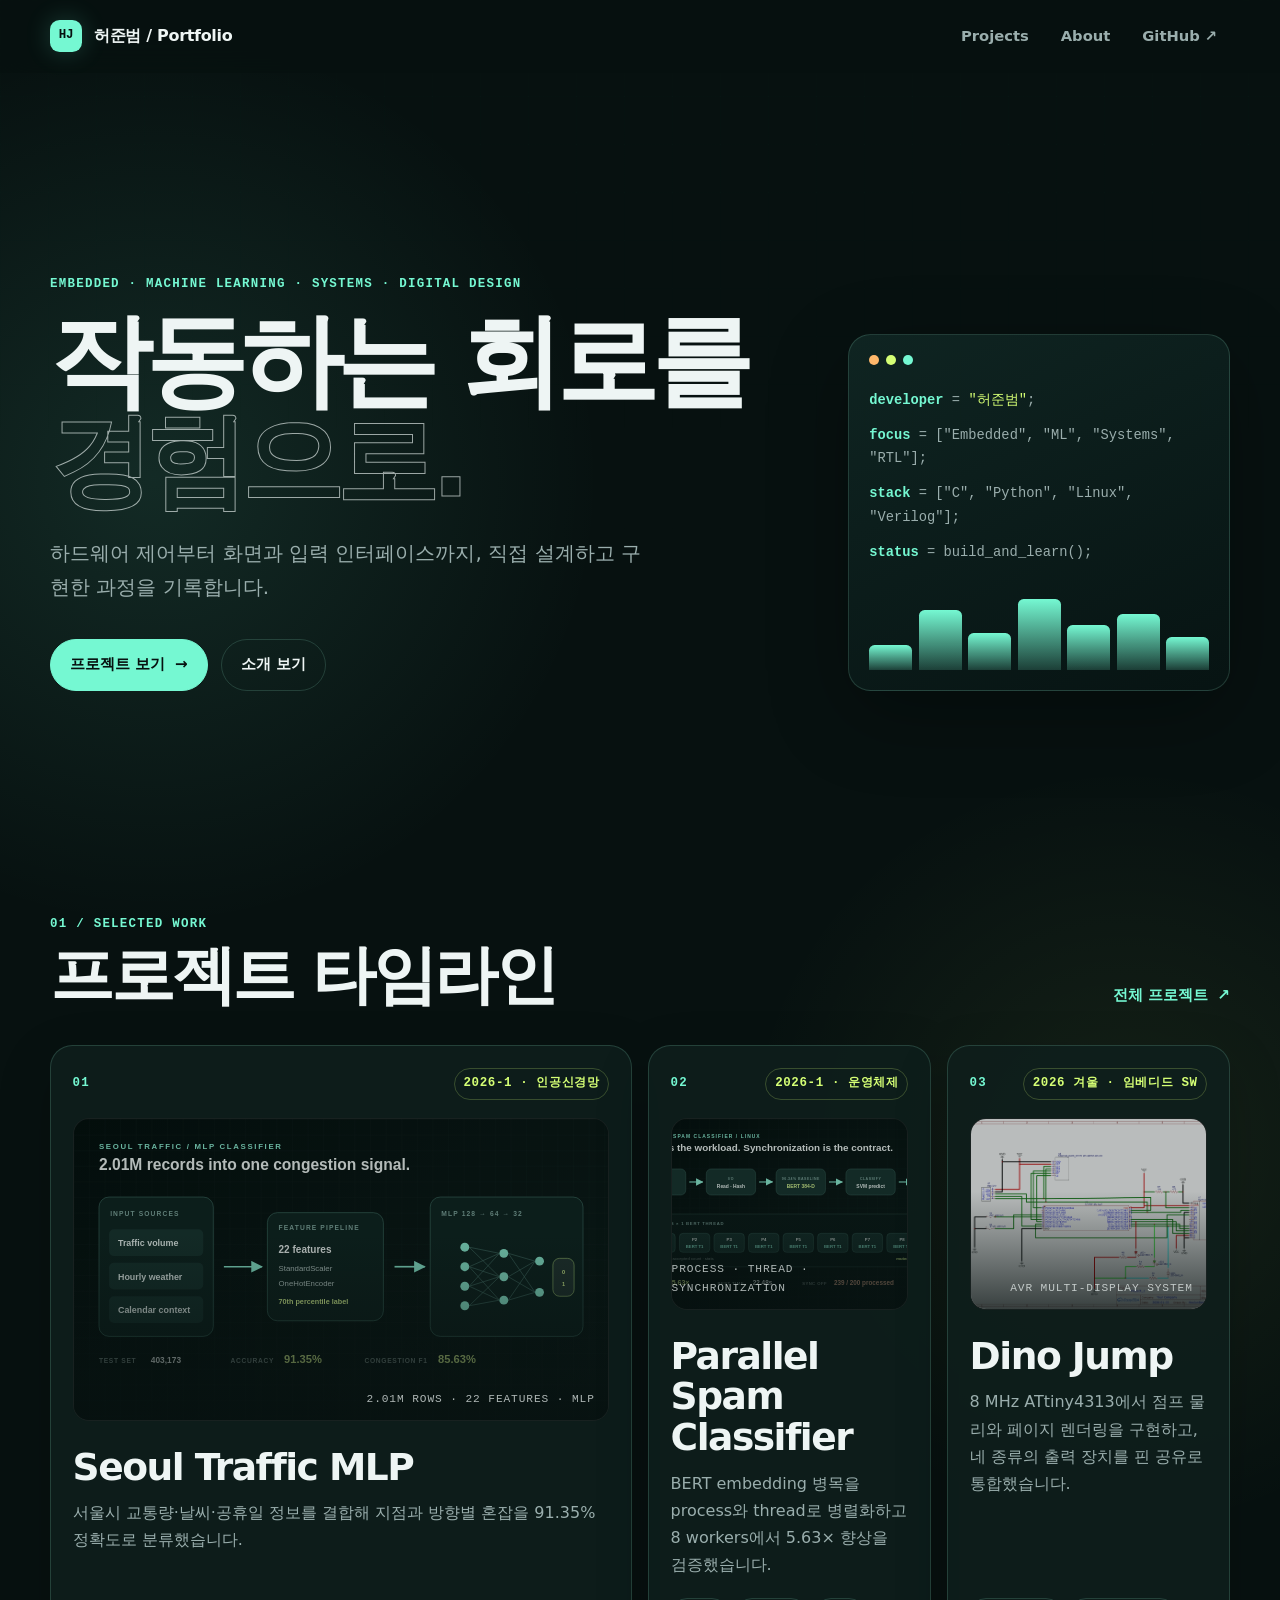
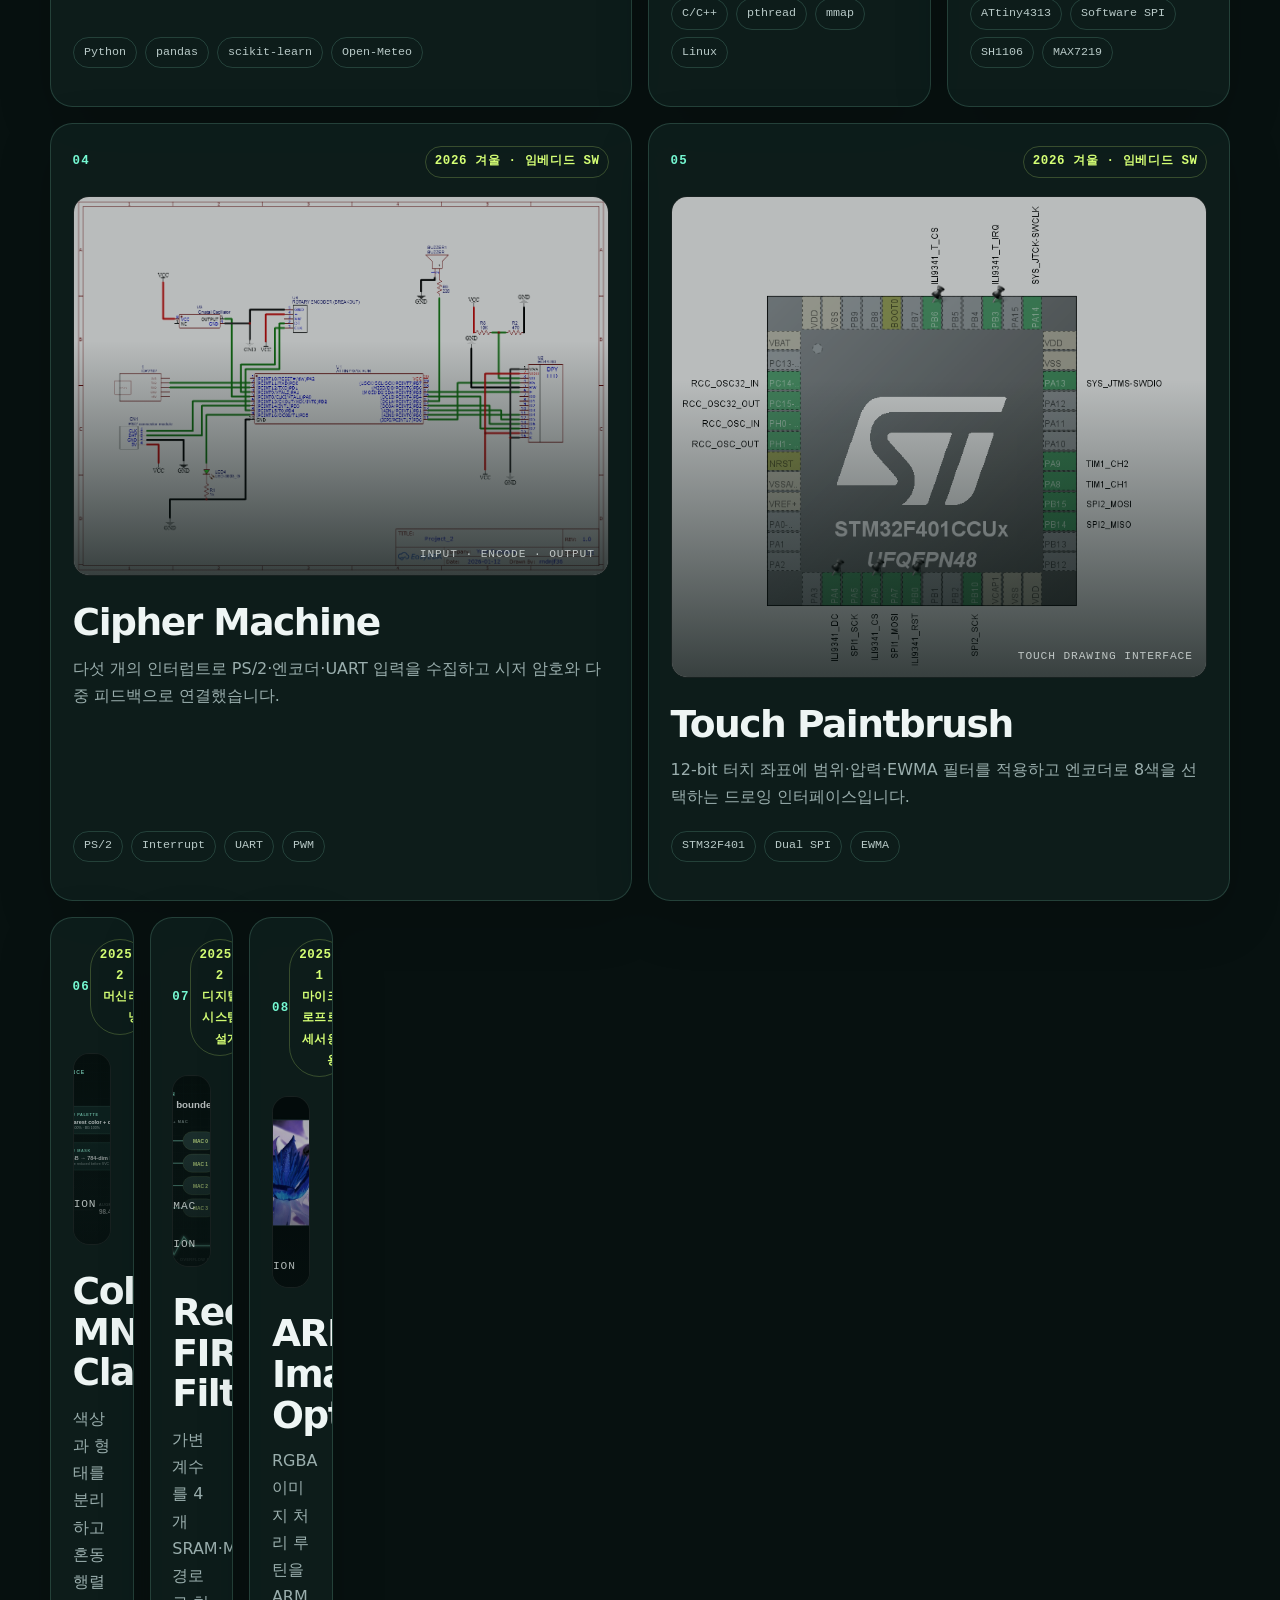
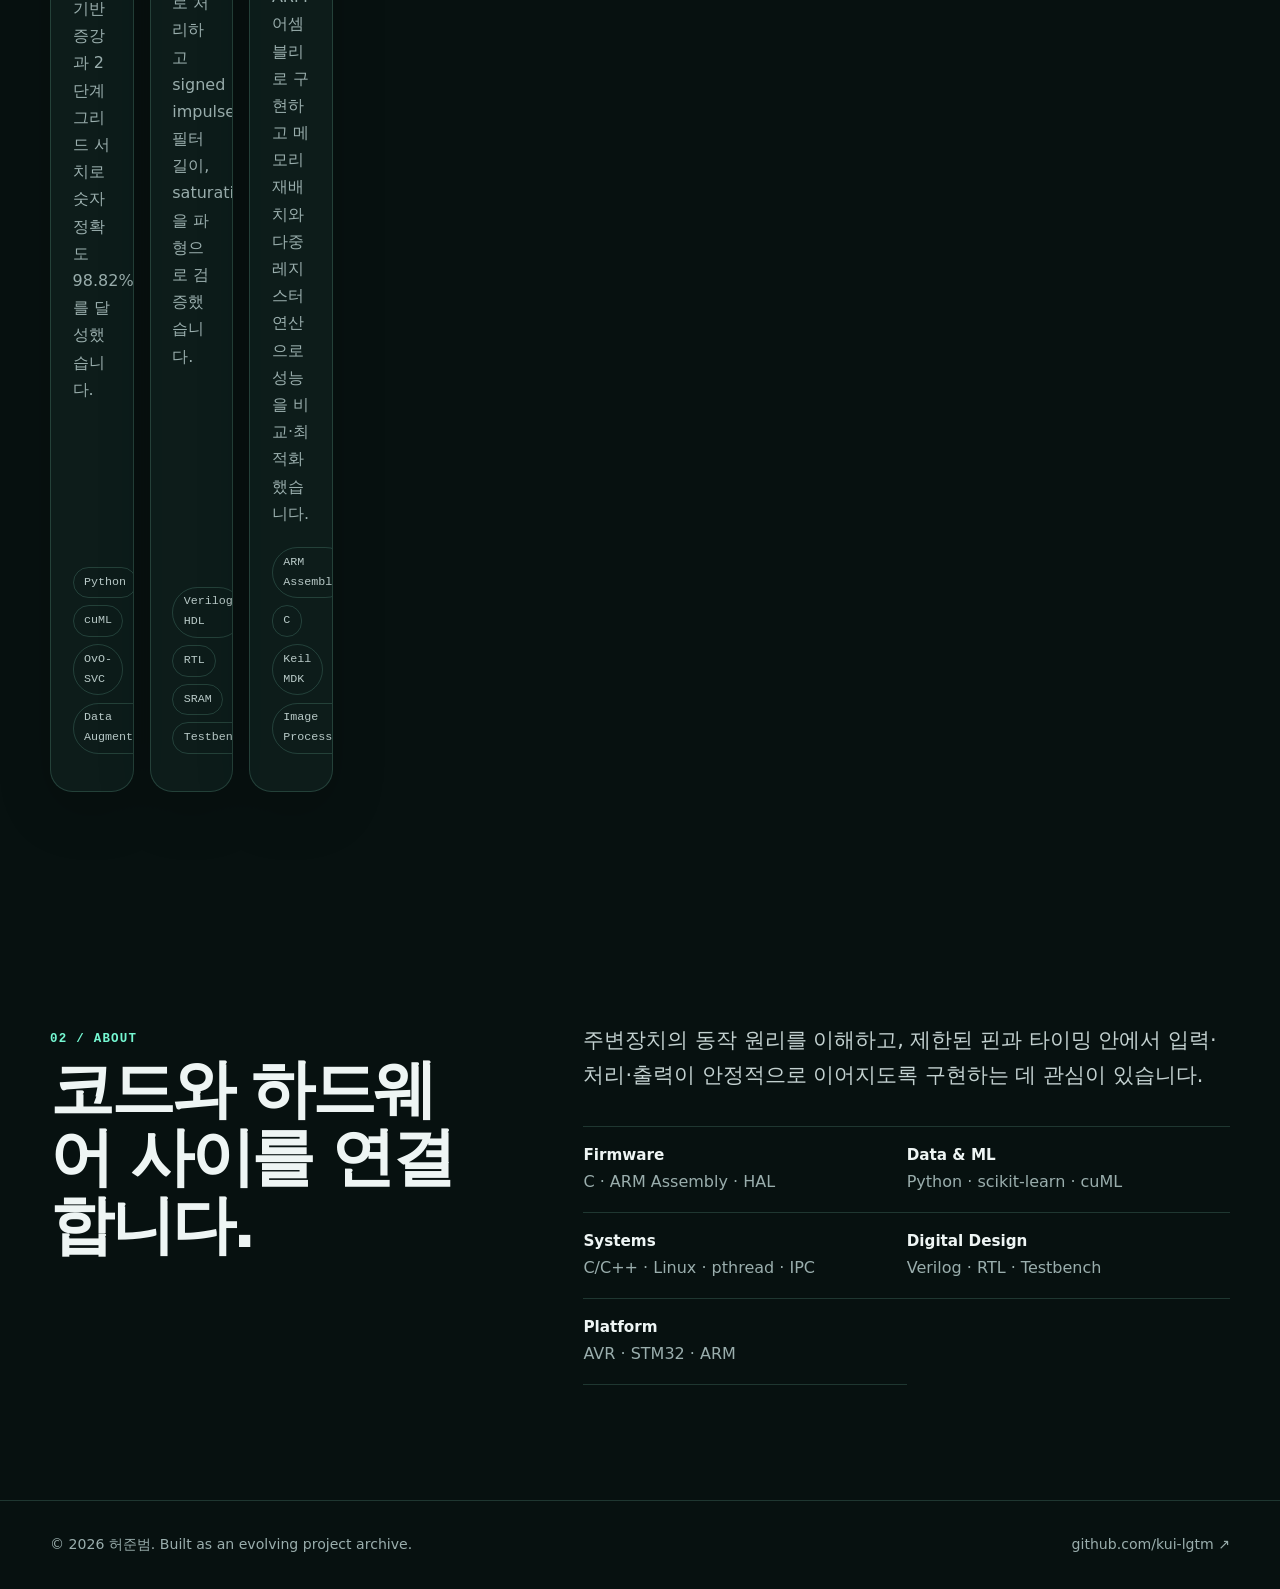
==== index.html @ 8f307d23 "Publish portfolio website" ====
<!doctype html>
<html lang="ko">
  <head>
    <meta charset="utf-8" />
    <meta name="viewport" content="width=device-width, initial-scale=1" />
    <meta name="description" content="허준범의 임베디드 시스템·머신러닝·운영체제·디지털 설계 프로젝트 포트폴리오" />
    <meta name="theme-color" content="#071110" />
    <title>허준범 — Embedded & Software Portfolio</title>
    <link rel="icon" type="image/svg+xml" href="data:image/svg+xml,%3Csvg xmlns='http://www.w3.org/2000/svg' viewBox='0 0 64 64'%3E%3Crect width='64' height='64' rx='16' fill='%23071110'/%3E%3Cpath d='M17 32h10m10 0h10M32 17v10m0 10v10' stroke='%2375f8d2' stroke-width='6' stroke-linecap='round'/%3E%3Ccircle cx='32' cy='32' r='8' fill='%23d5ff75'/%3E%3C/svg%3E" />
    <link rel="stylesheet" href="/assets/style.css" />
    <script src="/assets/main.js" defer></script>
  </head>
  <body>
    <a class="skip-link" href="#main">본문으로 건너뛰기</a>
    <header class="site-header">
      <nav class="nav shell" aria-label="주요 메뉴">
        <a class="brand" href="/" aria-current="page">
          <span class="brand-mark">HJ</span>
          <span>허준범 / Portfolio</span>
        </a>
        <ul class="nav-links">
          <li><a href="/projects/">Projects</a></li>
          <li><a href="#about">About</a></li>
          <li><a href="https://github.com/kui-lgtm" target="_blank" rel="noreferrer">GitHub ↗</a></li>
        </ul>
      </nav>
    </header>

    <main id="main">
      <section class="hero shell">
        <div class="hero-copy" data-reveal>
          <p class="eyebrow">Embedded · Machine learning · Systems · Digital design</p>
          <h1>작동하는 회로를 <span>경험으로.</span></h1>
          <p>하드웨어 제어부터 화면과 입력 인터페이스까지, 직접 설계하고 구현한 과정을 기록합니다.</p>
          <div class="hero-actions">
            <a class="button" href="/projects/">프로젝트 보기 <span aria-hidden="true">→</span></a>
            <a class="button secondary" href="#about">소개 보기</a>
          </div>
        </div>

        <aside class="hero-console" aria-label="기술 스택 요약" data-reveal>
          <div class="console-bar" aria-hidden="true"><i></i><i></i><i></i></div>
          <div class="console-code">
            <span><strong>developer</strong> = <em>"허준범"</em>;</span>
            <span><strong>focus</strong> = ["Embedded", "ML", "Systems", "RTL"];</span>
            <span><strong>stack</strong> = ["C", "Python", "Linux", "Verilog"];</span>
            <span><strong>status</strong> = build_and_learn();</span>
          </div>
          <div class="signal" aria-hidden="true">
            <span style="--h: 32%"></span><span style="--h: 78%"></span><span style="--h: 48%"></span>
            <span style="--h: 92%"></span><span style="--h: 58%"></span><span style="--h: 72%"></span><span style="--h: 42%"></span>
          </div>
        </aside>
      </section>

      <section class="section shell" aria-labelledby="featured-title">
        <div class="section-heading" data-reveal>
          <div>
            <span class="section-index">01 / Selected work</span>
            <h2 id="featured-title">프로젝트 타임라인</h2>
          </div>
          <a class="text-link" href="/projects/">전체 프로젝트</a>
        </div>

        <div class="project-grid">
          <a class="project-card" href="/projects/seoul-traffic-mlp/" data-reveal>
            <div class="card-top"><span class="project-no">01</span><span class="status">2026-1 · 인공신경망</span></div>
            <div class="project-visual">
              <img src="/assets/images/seoul-traffic-mlp.svg" alt="교통량과 날씨를 결합한 MLP 혼잡 예측 파이프라인" />
              <span class="visual-label">2.01M rows · 22 features · MLP</span>
            </div>
            <h3>Seoul Traffic MLP</h3>
            <p>서울시 교통량·날씨·공휴일 정보를 결합해 지점과 방향별 혼잡을 91.35% 정확도로 분류했습니다.</p>
            <ul class="tags" aria-label="사용 기술"><li>Python</li><li>pandas</li><li>scikit-learn</li><li>Open-Meteo</li></ul>
          </a>

          <a class="project-card" href="/projects/parallel-spam-classifier/" data-reveal>
            <div class="card-top"><span class="project-no">02</span><span class="status">2026-1 · 운영체제</span></div>
            <div class="project-visual">
              <img src="/assets/images/parallel-spam-classifier.svg" alt="BERT와 SVM 스팸 분류기의 process 및 thread 병렬 구조" />
              <span class="visual-label">Process · Thread · Synchronization</span>
            </div>
            <h3>Parallel Spam Classifier</h3>
            <p>BERT embedding 병목을 process와 thread로 병렬화하고 8 workers에서 5.63× 향상을 검증했습니다.</p>
            <ul class="tags" aria-label="사용 기술"><li>C/C++</li><li>pthread</li><li>mmap</li><li>Linux</li></ul>
          </a>

          <a class="project-card" href="/projects/dino-jump/" data-reveal>
            <div class="card-top"><span class="project-no">03</span><span class="status">2026 겨울 · 임베디드 SW</span></div>
            <div class="project-visual">
              <img src="/assets/images/dino-circuit.png" alt="Dino Jump 프로젝트 회로 구성도" />
              <span class="visual-label">AVR multi-display system</span>
            </div>
            <h3>Dino Jump</h3>
            <p>8 MHz ATtiny4313에서 점프 물리와 페이지 렌더링을 구현하고, 네 종류의 출력 장치를 핀 공유로 통합했습니다.</p>
            <ul class="tags" aria-label="사용 기술"><li>ATtiny4313</li><li>Software SPI</li><li>SH1106</li><li>MAX7219</li></ul>
          </a>

          <a class="project-card" href="/projects/cipher-machine/" data-reveal>
            <div class="card-top"><span class="project-no">04</span><span class="status">2026 겨울 · 임베디드 SW</span></div>
            <div class="project-visual">
              <img src="/assets/images/cipher-circuit.png" alt="Cipher Machine 프로젝트 회로 구성도" />
              <span class="visual-label">Input · Encode · Output</span>
            </div>
            <h3>Cipher Machine</h3>
            <p>다섯 개의 인터럽트로 PS/2·엔코더·UART 입력을 수집하고 시저 암호와 다중 피드백으로 연결했습니다.</p>
            <ul class="tags" aria-label="사용 기술"><li>PS/2</li><li>Interrupt</li><li>UART</li><li>PWM</li></ul>
          </a>

          <a class="project-card" href="/projects/touch-paintbrush/" data-reveal>
            <div class="card-top"><span class="project-no">05</span><span class="status">2026 겨울 · 임베디드 SW</span></div>
            <div class="project-visual">
              <img src="/assets/images/touch-paintbrush.png" alt="Touch Paintbrush 프로젝트 화면과 회로 구성" />
              <span class="visual-label">Touch drawing interface</span>
            </div>
            <h3>Touch Paintbrush</h3>
            <p>12-bit 터치 좌표에 범위·압력·EWMA 필터를 적용하고 엔코더로 8색을 선택하는 드로잉 인터페이스입니다.</p>
            <ul class="tags" aria-label="사용 기술"><li>STM32F401</li><li>Dual SPI</li><li>EWMA</li></ul>
          </a>

          <a class="project-card" href="/projects/colored-mnist-classifier/" data-reveal>
            <div class="card-top"><span class="project-no">06</span><span class="status">2025-2 · 머신러닝</span></div>
            <div class="project-visual">
              <img src="/assets/images/colored-mnist-classifier.svg" alt="Colored MNIST의 색상 분리와 숫자 분류 파이프라인" />
              <span class="visual-label">Palette · Augmentation · OvO-SVC</span>
            </div>
            <h3>Colored MNIST Classifier</h3>
            <p>색상과 형태를 분리하고 혼동 행렬 기반 증강과 2단계 그리드 서치로 숫자 정확도 98.82%를 달성했습니다.</p>
            <ul class="tags" aria-label="사용 기술"><li>Python</li><li>cuML</li><li>OvO-SVC</li><li>Data Augmentation</li></ul>
          </a>

          <a class="project-card" href="/projects/reconfigurable-fir-filter/" data-reveal>
            <div class="card-top"><span class="project-no">07</span><span class="status">2025-2 · 디지털시스템설계</span></div>
            <div class="project-visual">
              <img src="/assets/images/reconfigurable-fir-filter.svg" alt="4-Parallel SRAM과 MAC 기반 재구성 가능 FIR 필터 구조" />
              <span class="visual-label">4-bank SRAM · MAC · Saturation</span>
            </div>
            <h3>Reconfigurable FIR Filter</h3>
            <p>가변 계수를 4개 SRAM·MAC 경로로 처리하고 signed impulse, 필터 길이, saturation을 파형으로 검증했습니다.</p>
            <ul class="tags" aria-label="사용 기술"><li>Verilog HDL</li><li>RTL</li><li>SRAM</li><li>Testbench</li></ul>
          </a>

          <a class="project-card" href="/projects/arm-image-optimization/" data-reveal>
            <div class="card-top"><span class="project-no">08</span><span class="status">2025-1 · 마이크로프로세서응용</span></div>
            <div class="project-visual">
              <img src="/assets/images/arm-image-optimization.jpg" alt="RGBA 원본을 반전 이미지와 그레이스케일로 변환한 결과" />
              <span class="visual-label">C · ARM · Memory optimization</span>
            </div>
            <h3>ARM Image Optimization</h3>
            <p>RGBA 이미지 처리 루틴을 ARM 어셈블리로 구현하고 메모리 재배치와 다중 레지스터 연산으로 성능을 비교·최적화했습니다.</p>
            <ul class="tags" aria-label="사용 기술"><li>ARM Assembly</li><li>C</li><li>Keil MDK</li><li>Image Processing</li></ul>
          </a>
        </div>
      </section>

      <section class="section shell" id="about" aria-labelledby="about-title">
        <div class="about-grid">
          <div data-reveal>
            <span class="section-index">02 / About</span>
            <h2 id="about-title">코드와 하드웨어 사이를 연결합니다.</h2>
          </div>
          <div class="about-copy" data-reveal>
            <p>주변장치의 동작 원리를 이해하고, 제한된 핀과 타이밍 안에서 입력·처리·출력이 안정적으로 이어지도록 구현하는 데 관심이 있습니다.</p>
            <ul class="skill-list">
              <li><strong>Firmware</strong> C · ARM Assembly · HAL</li>
              <li><strong>Data & ML</strong> Python · scikit-learn · cuML</li>
              <li><strong>Systems</strong> C/C++ · Linux · pthread · IPC</li>
              <li><strong>Digital Design</strong> Verilog · RTL · Testbench</li>
              <li><strong>Platform</strong> AVR · STM32 · ARM</li>
            </ul>
          </div>
        </div>
      </section>

    </main>

    <footer class="site-footer">
      <div class="footer-inner shell">
        <span>© <span data-year></span> 허준범. Built as an evolving project archive.</span>
        <a href="https://github.com/kui-lgtm" target="_blank" rel="noreferrer">github.com/kui-lgtm ↗</a>
      </div>
    </footer>
  </body>
</html>
---- assets/style.css ----
:root {
  --ink: #eef5f4;
  --muted: #9aaead;
  --bg: #071110;
  --bg-soft: #0b1817;
  --panel: rgba(14, 31, 29, 0.86);
  --line: rgba(163, 255, 224, 0.16);
  --cyan: #75f8d2;
  --lime: #d5ff75;
  --orange: #ffb86b;
  --shadow: 0 24px 80px rgba(0, 0, 0, 0.32);
  --radius: 1.4rem;
  --max: 1180px;
  color-scheme: dark;
  font-family: Inter, Pretendard, "Noto Sans KR", system-ui, -apple-system, BlinkMacSystemFont, "Segoe UI", sans-serif;
}

* {
  box-sizing: border-box;
}

html {
  scroll-behavior: smooth;
}

h2[id] {
  scroll-margin-top: 6rem;
}

body {
  margin: 0;
  min-width: 320px;
  color: var(--ink);
  background:
    radial-gradient(circle at 12% 10%, rgba(117, 248, 210, 0.11), transparent 28rem),
    radial-gradient(circle at 88% 24%, rgba(213, 255, 117, 0.07), transparent 24rem),
    var(--bg);
  font-size: 1rem;
  line-height: 1.7;
}

body::before {
  position: fixed;
  inset: 0;
  z-index: -1;
  pointer-events: none;
  content: "";
  opacity: 0.3;
  background-image:
    linear-gradient(rgba(117, 248, 210, 0.035) 1px, transparent 1px),
    linear-gradient(90deg, rgba(117, 248, 210, 0.035) 1px, transparent 1px);
  background-size: 48px 48px;
  mask-image: linear-gradient(to bottom, black 0%, transparent 78%);
}

a {
  color: inherit;
  text-decoration: none;
}

img {
  display: block;
  max-width: 100%;
}

button,
a {
  -webkit-tap-highlight-color: transparent;
}

:focus-visible {
  outline: 3px solid var(--lime);
  outline-offset: 4px;
}

.skip-link {
  position: fixed;
  top: 0.75rem;
  left: 0.75rem;
  z-index: 100;
  padding: 0.7rem 1rem;
  color: #071110;
  background: var(--lime);
  border-radius: 999px;
  transform: translateY(-160%);
  transition: transform 160ms ease;
}

.skip-link:focus {
  transform: translateY(0);
}

.shell {
  width: min(calc(100% - 2.5rem), var(--max));
  margin-inline: auto;
}

.site-header {
  position: sticky;
  top: 0;
  z-index: 50;
  border-bottom: 1px solid transparent;
  background: rgba(7, 17, 16, 0.72);
  backdrop-filter: blur(18px);
}

.site-header.is-scrolled {
  border-color: var(--line);
}

.nav {
  display: flex;
  align-items: center;
  justify-content: space-between;
  min-height: 4.5rem;
  gap: 1.5rem;
}

.brand {
  display: inline-flex;
  align-items: center;
  gap: 0.75rem;
  font-weight: 750;
  letter-spacing: -0.02em;
}

.brand-mark {
  display: grid;
  width: 2rem;
  height: 2rem;
  place-items: center;
  color: #071110;
  background: var(--cyan);
  border-radius: 0.6rem;
  font-family: "SFMono-Regular", Consolas, monospace;
  font-size: 0.78rem;
  box-shadow: 0 0 26px rgba(117, 248, 210, 0.2);
}

.nav-links {
  display: flex;
  align-items: center;
  gap: 0.4rem;
  margin: 0;
  padding: 0;
  list-style: none;
}

.nav-links a {
  display: inline-flex;
  align-items: center;
  min-height: 2.5rem;
  padding: 0.35rem 0.8rem;
  color: var(--muted);
  border-radius: 999px;
  font-size: 0.92rem;
  font-weight: 650;
}

.nav-links a:hover,
.nav-links a[aria-current="page"] {
  color: var(--ink);
  background: rgba(117, 248, 210, 0.09);
}

.hero {
  display: grid;
  grid-template-columns: minmax(0, 1.3fr) minmax(18rem, 0.7fr);
  align-items: end;
  min-height: calc(88vh - 4.5rem);
  padding-block: clamp(5rem, 12vw, 9rem) clamp(4rem, 8vw, 7rem);
  gap: clamp(3rem, 7vw, 7rem);
}

.eyebrow,
.kicker,
.project-no,
.meta-label,
.breadcrumb,
.status,
.section-index {
  font-family: "SFMono-Regular", Consolas, "Liberation Mono", monospace;
  font-size: 0.78rem;
  font-weight: 700;
  letter-spacing: 0.1em;
  text-transform: uppercase;
}

.eyebrow,
.kicker,
.section-index {
  color: var(--cyan);
}

.hero h1,
.page-hero h1,
.project-hero h1 {
  max-width: 15ch;
  margin: 1rem 0 1.5rem;
  font-size: clamp(3.2rem, 8vw, 7.7rem);
  line-height: 0.98;
  letter-spacing: -0.065em;
}

.hero h1 span {
  display: block;
  color: transparent;
  -webkit-text-stroke: 1px rgba(238, 245, 244, 0.64);
}

.hero-copy > p:not(.eyebrow) {
  max-width: 37rem;
  margin: 0;
  color: var(--muted);
  font-size: clamp(1.05rem, 2vw, 1.25rem);
}

.hero-actions {
  display: flex;
  flex-wrap: wrap;
  margin-top: 2.2rem;
  gap: 0.8rem;
}

.button {
  display: inline-flex;
  align-items: center;
  justify-content: center;
  min-height: 3.15rem;
  padding: 0.75rem 1.2rem;
  gap: 0.6rem;
  color: #071110;
  background: var(--cyan);
  border: 1px solid var(--cyan);
  border-radius: 999px;
  font-size: 0.95rem;
  font-weight: 800;
  transition: transform 160ms ease, box-shadow 160ms ease, background 160ms ease;
}

.button:hover {
  transform: translateY(-2px);
  box-shadow: 0 12px 32px rgba(117, 248, 210, 0.16);
}

.button.secondary {
  color: var(--ink);
  background: transparent;
  border-color: var(--line);
}

.button.secondary:hover {
  background: rgba(255, 255, 255, 0.04);
}

.hero-console {
  position: relative;
  overflow: hidden;
  padding: 1.25rem;
  border: 1px solid var(--line);
  border-radius: var(--radius);
  background: linear-gradient(155deg, rgba(17, 39, 36, 0.88), rgba(8, 20, 19, 0.88));
  box-shadow: var(--shadow);
}

.console-bar {
  display: flex;
  align-items: center;
  gap: 0.42rem;
  margin-bottom: 1.5rem;
}

.console-bar i {
  width: 0.62rem;
  height: 0.62rem;
  background: var(--line);
  border-radius: 50%;
}

.console-bar i:first-child {
  background: var(--orange);
}

.console-bar i:nth-child(2) {
  background: var(--lime);
}

.console-bar i:nth-child(3) {
  background: var(--cyan);
}

.console-code {
  display: grid;
  gap: 0.72rem;
  margin: 0;
  color: var(--muted);
  font-family: "SFMono-Regular", Consolas, monospace;
  font-size: 0.86rem;
  line-height: 1.7;
}

.console-code strong {
  color: var(--cyan);
  font-weight: 600;
}

.console-code em {
  color: var(--lime);
  font-style: normal;
}

.signal {
  display: grid;
  grid-template-columns: repeat(7, 1fr);
  align-items: end;
  height: 4.8rem;
  margin-top: 1.8rem;
  gap: 0.42rem;
}

.signal span {
  height: var(--h);
  min-height: 0.6rem;
  background: linear-gradient(to top, rgba(117, 248, 210, 0.18), var(--cyan));
  border-radius: 0.35rem 0.35rem 0 0;
}

.section {
  padding-block: clamp(4.5rem, 9vw, 8rem);
}

.section-heading {
  display: flex;
  align-items: end;
  justify-content: space-between;
  margin-bottom: 2.25rem;
  gap: 2rem;
}

.section-heading h2 {
  max-width: 16ch;
  margin: 0.4rem 0 0;
  font-size: clamp(2.2rem, 5vw, 4.4rem);
  line-height: 1.05;
  letter-spacing: -0.05em;
}

.text-link {
  display: inline-flex;
  align-items: center;
  gap: 0.55rem;
  color: var(--cyan);
  font-size: 0.95rem;
  font-weight: 750;
}

.text-link::after {
  content: "↗";
  transition: transform 160ms ease;
}

.text-link:hover::after {
  transform: translate(2px, -2px);
}

.project-grid {
  display: grid;
  grid-template-columns: repeat(12, 1fr);
  gap: 1rem;
}

.project-card {
  position: relative;
  display: flex;
  flex-direction: column;
  min-height: 31rem;
  overflow: hidden;
  padding: 1.35rem;
  border: 1px solid var(--line);
  border-radius: var(--radius);
  background: var(--panel);
  box-shadow: 0 18px 54px rgba(0, 0, 0, 0.18);
  transition: transform 190ms ease, border-color 190ms ease;
}

.project-card:hover {
  border-color: rgba(117, 248, 210, 0.45);
  transform: translateY(-5px);
}

.project-card:nth-child(1) {
  grid-column: span 6;
}

.project-card:nth-child(2),
.project-card:nth-child(3) {
  grid-column: span 3;
}

.project-card:nth-child(4),
.project-card:nth-child(5) {
  grid-column: span 6;
}

.project-card.project-card-wide {
  grid-column: 1 / -1;
  min-height: 32rem;
}

.project-card-wide .project-visual {
  min-height: clamp(16rem, 34vw, 24rem);
}

.card-top {
  display: flex;
  align-items: center;
  justify-content: space-between;
  color: var(--muted);
}

.project-no {
  color: var(--cyan);
}

.status {
  padding: 0.28rem 0.55rem;
  color: var(--lime);
  border: 1px solid rgba(213, 255, 117, 0.22);
  border-radius: 999px;
  letter-spacing: 0.05em;
  text-align: right;
}

.project-visual {
  position: relative;
  display: grid;
  min-height: 12rem;
  margin: 1.15rem 0 1.6rem;
  overflow: hidden;
  place-items: center;
  border: 1px solid rgba(255, 255, 255, 0.07);
  border-radius: 1rem;
  background: #06100f;
}

.project-visual img {
  width: 100%;
  height: 100%;
  object-fit: cover;
  opacity: 0.72;
  filter: saturate(0.72) contrast(1.05);
  transition: transform 300ms ease, opacity 300ms ease;
}

.project-card:hover .project-visual img {
  opacity: 0.9;
  transform: scale(1.025);
}

.project-visual::after {
  position: absolute;
  inset: 0;
  content: "";
  background: linear-gradient(to top, rgba(6, 16, 15, 0.72), transparent 62%);
}

.visual-label {
  position: absolute;
  right: 0.85rem;
  bottom: 0.7rem;
  z-index: 1;
  color: rgba(238, 245, 244, 0.72);
  font-family: "SFMono-Regular", Consolas, monospace;
  font-size: 0.7rem;
  letter-spacing: 0.08em;
  text-transform: uppercase;
}

.project-card h3 {
  margin: 0;
  font-size: clamp(1.65rem, 3vw, 2.35rem);
  line-height: 1.08;
  letter-spacing: -0.04em;
}

.project-card p {
  margin: 0.75rem 0 1.25rem;
  color: var(--muted);
}

.tags {
  display: flex;
  flex-wrap: wrap;
  margin-top: auto;
  padding: 0;
  gap: 0.45rem;
  list-style: none;
}

.tags li {
  padding: 0.3rem 0.65rem;
  color: #b9cac8;
  border: 1px solid var(--line);
  border-radius: 999px;
  font-family: "SFMono-Regular", Consolas, monospace;
  font-size: 0.73rem;
}

.about-grid {
  display: grid;
  grid-template-columns: minmax(0, 0.8fr) minmax(0, 1.2fr);
  gap: clamp(3rem, 8vw, 8rem);
}

.about-grid h2 {
  margin: 0.4rem 0 0;
  font-size: clamp(2.2rem, 5vw, 4.3rem);
  line-height: 1.06;
  letter-spacing: -0.05em;
}

.about-copy > p {
  margin: 0 0 2rem;
  color: #c3d1d0;
  font-size: clamp(1.05rem, 2vw, 1.3rem);
}

.skill-list {
  display: grid;
  grid-template-columns: repeat(2, 1fr);
  margin: 0;
  padding: 0;
  border-top: 1px solid var(--line);
  list-style: none;
}

.skill-list li {
  padding: 1rem 0;
  color: var(--muted);
  border-bottom: 1px solid var(--line);
}

.skill-list li:nth-child(odd) {
  padding-right: 1rem;
}

.skill-list strong {
  display: block;
  color: var(--ink);
  font-size: 0.95rem;
}

.page-hero {
  padding-block: clamp(5.5rem, 10vw, 9rem) clamp(3rem, 6vw, 5rem);
}

.page-hero h1 {
  max-width: 12ch;
  font-size: clamp(3.4rem, 8vw, 7rem);
}

.page-hero p {
  max-width: 42rem;
  margin: 0;
  color: var(--muted);
  font-size: clamp(1.05rem, 2vw, 1.22rem);
}

.course-groups {
  display: grid;
  padding-bottom: 8rem;
  gap: clamp(4rem, 8vw, 7rem);
}

.course-group {
  position: relative;
  padding-left: clamp(1.6rem, 3vw, 2.4rem);
}

.course-group::before {
  position: absolute;
  top: 0.55rem;
  bottom: -7rem;
  left: 0;
  width: 1px;
  content: "";
  background: linear-gradient(to bottom, var(--cyan), var(--line));
}

.course-group:last-child::before {
  bottom: 0;
}

.course-group::after {
  position: absolute;
  top: 0.3rem;
  left: -0.35rem;
  width: 0.72rem;
  height: 0.72rem;
  content: "";
  border: 2px solid var(--bg);
  border-radius: 50%;
  background: var(--cyan);
  box-shadow: 0 0 0 1px var(--cyan), 0 0 24px rgba(117, 248, 210, 0.45);
}

.course-heading {
  display: flex;
  align-items: end;
  justify-content: space-between;
  margin-bottom: 1.25rem;
  gap: 2rem;
}

.course-heading h2 {
  margin: 0.4rem 0 0;
  font-size: clamp(2rem, 4vw, 3.25rem);
  letter-spacing: -0.045em;
}

.course-summary {
  max-width: 28rem;
  margin-bottom: 0.35rem;
  text-align: right;
}

.course-summary strong {
  display: block;
  color: var(--lime);
  font-family: "SFMono-Regular", Consolas, monospace;
  font-size: 0.8rem;
  letter-spacing: 0.06em;
}

.course-summary p {
  margin: 0.2rem 0 0;
  color: var(--muted);
}

.semester-course-grid {
  display: grid;
  grid-template-columns: repeat(2, minmax(0, 1fr));
  gap: 1rem;
}

.semester-course {
  padding: 1.1rem;
  border: 1px solid var(--line);
  border-radius: calc(var(--radius) + 0.2rem);
  background: rgba(14, 31, 29, 0.46);
}

.semester-course-title {
  min-height: 9rem;
  padding: 0.35rem 0.3rem 1.25rem;
}

.semester-course-title > span {
  color: var(--cyan);
  font-family: "SFMono-Regular", Consolas, monospace;
  font-size: 0.72rem;
  font-weight: 700;
  letter-spacing: 0.09em;
  text-transform: uppercase;
}

.semester-course-title h3 {
  margin: 0.55rem 0 0.35rem;
  font-size: clamp(1.55rem, 2.8vw, 2.35rem);
  line-height: 1.1;
  letter-spacing: -0.04em;
}

.semester-course-title p {
  margin: 0;
  color: var(--muted);
}

.semester-course .work-row {
  grid-template-columns: 3.25rem minmax(0, 1fr) auto;
  min-height: 14rem;
}

.semester-course .work-row p {
  grid-column: 2 / -1;
}

.work-list {
  display: grid;
  gap: 1rem;
}

.work-row {
  display: grid;
  grid-template-columns: 4rem minmax(15rem, 0.8fr) minmax(16rem, 1fr) auto;
  align-items: center;
  min-height: 10rem;
  padding: 1.4rem;
  gap: 1.4rem;
  border: 1px solid var(--line);
  border-radius: var(--radius);
  background: var(--panel);
  transition: border-color 180ms ease, background 180ms ease;
}

.work-row:hover {
  border-color: rgba(117, 248, 210, 0.44);
  background: rgba(17, 38, 36, 0.92);
}

.work-row h2,
.work-row h3 {
  margin: 0;
  font-size: clamp(1.55rem, 3vw, 2.35rem);
  line-height: 1.1;
  letter-spacing: -0.04em;
}

.work-row p {
  margin: 0;
  color: var(--muted);
}

.row-arrow {
  display: grid;
  width: 3rem;
  height: 3rem;
  place-items: center;
  border: 1px solid var(--line);
  border-radius: 50%;
  font-size: 1.3rem;
}

.project-hero {
  display: grid;
  grid-template-columns: minmax(0, 1.15fr) minmax(16rem, 0.85fr);
  align-items: end;
  padding-block: clamp(4.5rem, 9vw, 8rem) 3rem;
  gap: clamp(2.5rem, 7vw, 7rem);
}

.breadcrumb {
  display: flex;
  flex-wrap: wrap;
  align-items: center;
  gap: 0.55rem;
  color: var(--muted);
  letter-spacing: 0.04em;
}

.breadcrumb a:hover {
  color: var(--cyan);
}

.project-hero h1 {
  margin-top: 1.5rem;
  font-size: clamp(3.7rem, 8vw, 7.4rem);
}

.project-hero .lead {
  max-width: 40rem;
  color: #c6d4d2;
  font-size: clamp(1.1rem, 2vw, 1.35rem);
}

.project-meta {
  margin: 0;
  border-top: 1px solid var(--line);
}

.project-meta div {
  display: grid;
  grid-template-columns: 7rem 1fr;
  padding: 0.85rem 0;
  border-bottom: 1px solid var(--line);
  gap: 1rem;
}

.project-meta dt,
.project-meta dd {
  margin: 0;
}

.project-meta dt {
  color: var(--muted);
  font-family: "SFMono-Regular", Consolas, monospace;
  font-size: 0.78rem;
  font-weight: 700;
  letter-spacing: 0.08em;
  text-transform: uppercase;
}

.project-media {
  overflow: hidden;
  margin-block: 1rem clamp(5rem, 10vw, 9rem);
  border: 1px solid var(--line);
  border-radius: calc(var(--radius) + 0.4rem);
  background: #fff;
  box-shadow: var(--shadow);
}

.project-media img {
  width: 100%;
  max-height: 44rem;
  object-fit: contain;
}

.project-media-dark {
  background: #06100f;
}

.project-media-dark img {
  aspect-ratio: 16 / 9;
  max-height: none;
  object-fit: cover;
}

.project-snapshot {
  display: grid;
  grid-template-columns: repeat(4, minmax(0, 1fr));
  margin: clamp(-4.2rem, -4.5vw, -2.25rem) 0 clamp(5rem, 10vw, 9rem);
  gap: 0.75rem;
}

.project-snapshot article {
  min-height: 10.5rem;
  padding: 1.15rem;
  border: 1px solid var(--line);
  border-radius: 1.1rem;
  background: rgba(14, 31, 29, 0.72);
}

.project-snapshot span,
.deep-card-title span {
  color: var(--cyan);
  font-family: "SFMono-Regular", Consolas, monospace;
  font-size: 0.72rem;
  font-weight: 700;
  letter-spacing: 0.09em;
  text-transform: uppercase;
}

.project-snapshot strong {
  display: block;
  margin-top: 1.55rem;
  color: var(--ink);
  font-size: clamp(1.15rem, 2vw, 1.55rem);
  line-height: 1.15;
  letter-spacing: -0.035em;
}

.project-snapshot small {
  display: block;
  margin-top: 0.4rem;
  color: var(--muted);
  font-size: 0.82rem;
}

.page-toc {
  display: flex;
  flex-wrap: wrap;
  align-items: center;
  margin-top: clamp(-5rem, -5.5vw, -2.75rem);
  margin-bottom: clamp(4rem, 8vw, 7rem);
  padding-block: 0.9rem;
  gap: 0.55rem;
  border-block: 1px solid var(--line);
}

.page-toc > span {
  margin-right: auto;
  color: var(--muted);
  font-family: "SFMono-Regular", Consolas, monospace;
  font-size: 0.72rem;
  font-weight: 700;
  letter-spacing: 0.08em;
  text-transform: uppercase;
}

.page-toc a {
  display: inline-flex;
  align-items: center;
  min-height: 2.3rem;
  padding: 0.35rem 0.7rem;
  gap: 0.45rem;
  color: var(--muted);
  border: 1px solid transparent;
  border-radius: 999px;
  font-size: 0.82rem;
  font-weight: 700;
}

.page-toc a:hover {
  color: var(--ink);
  border-color: var(--line);
  background: rgba(117, 248, 210, 0.045);
}

.page-toc b {
  color: var(--cyan);
  font-family: "SFMono-Regular", Consolas, monospace;
  font-size: 0.68rem;
}

.demo-section {
  display: grid;
  grid-template-columns: minmax(12rem, 0.34fr) minmax(0, 0.66fr);
  align-items: start;
  margin-bottom: clamp(5rem, 10vw, 9rem);
  gap: clamp(2.5rem, 7vw, 7rem);
}

.demo-section h2 {
  margin: 0.55rem 0 0.9rem;
  font-size: clamp(2rem, 4vw, 3.5rem);
  line-height: 1.05;
  letter-spacing: -0.045em;
}

.demo-section p {
  margin: 0;
  color: var(--muted);
}

.demo-frame {
  position: relative;
  overflow: hidden;
  border: 1px solid var(--line);
  border-radius: calc(var(--radius) + 0.2rem);
  background: #020706;
  box-shadow: var(--shadow);
}

.demo-frame::before {
  position: absolute;
  top: 0.8rem;
  left: 0.8rem;
  z-index: 1;
  padding: 0.3rem 0.55rem;
  color: var(--lime);
  background: rgba(7, 17, 16, 0.84);
  border: 1px solid rgba(213, 255, 117, 0.24);
  border-radius: 999px;
  content: "DEMO";
  font-family: "SFMono-Regular", Consolas, monospace;
  font-size: 0.7rem;
  font-weight: 700;
  letter-spacing: 0.1em;
}

.demo-frame video {
  display: block;
  width: 100%;
  max-height: 42rem;
  aspect-ratio: 16 / 9;
  object-fit: contain;
  background: #020706;
}

.report-showcase {
  margin-bottom: clamp(5rem, 10vw, 9rem);
}

.report-heading {
  display: grid;
  grid-template-columns: minmax(15rem, 0.56fr) minmax(16rem, 0.44fr);
  align-items: end;
  margin-bottom: 2rem;
  gap: clamp(2rem, 6vw, 6rem);
}

.report-heading h2 {
  max-width: 18ch;
  margin: 0.55rem 0 0;
  font-size: clamp(2rem, 4vw, 3.5rem);
  line-height: 1.05;
  letter-spacing: -0.045em;
  text-wrap: balance;
  word-break: keep-all;
}

.report-heading > p {
  margin: 0;
  color: var(--muted);
}

.report-grid {
  display: grid;
  grid-template-columns: repeat(2, minmax(0, 1fr));
  gap: 1rem;
}

.report-figure {
  overflow: hidden;
  margin: 0;
  border: 1px solid var(--line);
  border-radius: var(--radius);
  background: var(--panel);
  box-shadow: 0 18px 54px rgba(0, 0, 0, 0.18);
}

.report-figure img {
  width: 100%;
  height: clamp(18rem, 32vw, 28rem);
  padding: clamp(0.75rem, 2vw, 1.5rem);
  object-fit: contain;
  background: #f5f6f2;
}

.report-figure figcaption {
  padding: 1rem 1.15rem 1.15rem;
  color: var(--muted);
  border-top: 1px solid var(--line);
  font-size: 0.9rem;
}

.report-figure-wide {
  grid-column: 1 / -1;
}

.report-figure-wide img {
  height: auto;
  max-height: 38rem;
}

.evidence-list {
  display: grid;
  gap: 1rem;
}

.evidence-item {
  display: grid;
  grid-template-columns: minmax(0, 0.54fr) minmax(20rem, 0.46fr);
  overflow: hidden;
  border: 1px solid var(--line);
  border-radius: var(--radius);
  background: var(--panel);
  box-shadow: 0 18px 54px rgba(0, 0, 0, 0.18);
}

.evidence-item.evidence-wide {
  grid-template-columns: 1fr;
}

.evidence-visual {
  display: grid;
  grid-template-rows: minmax(0, 1fr) auto;
  min-width: 0;
  margin: 0;
  border-right: 1px solid var(--line);
  background: #f5f6f2;
}

.evidence-wide .evidence-visual {
  border-right: 0;
  border-bottom: 1px solid var(--line);
}

.evidence-visual img {
  width: 100%;
  height: 100%;
  min-height: 25rem;
  max-height: 34rem;
  padding: clamp(1rem, 3vw, 2.25rem);
  object-fit: contain;
}

.evidence-visual-portrait img {
  max-height: 42rem;
}

.evidence-visual-waveform img {
  height: auto;
  min-height: 0;
  max-height: none;
  padding: clamp(0.65rem, 2vw, 1.25rem);
}

.evidence-visual figcaption {
  padding: 0.85rem 1rem;
  color: #53615f;
  border-top: 1px solid rgba(7, 17, 16, 0.12);
  background: #e8ece8;
  font-family: "SFMono-Regular", Consolas, monospace;
  font-size: 0.72rem;
  letter-spacing: 0.035em;
}

.evidence-copy {
  align-self: center;
  padding: clamp(1.4rem, 4vw, 3rem);
}

.evidence-wide .evidence-copy {
  max-width: 62rem;
}

.evidence-kicker {
  color: var(--cyan);
  font-family: "SFMono-Regular", Consolas, monospace;
  font-size: 0.72rem;
  font-weight: 700;
  letter-spacing: 0.09em;
  text-transform: uppercase;
}

.evidence-copy h3 {
  max-width: 22ch;
  margin: 0.55rem 0 1rem;
  font-size: clamp(1.55rem, 3vw, 2.35rem);
  line-height: 1.1;
  letter-spacing: -0.04em;
  text-wrap: balance;
  word-break: keep-all;
}

.evidence-copy > p {
  margin: 0;
  color: var(--muted);
}

.evidence-copy code {
  color: var(--lime);
  font-family: "SFMono-Regular", Consolas, monospace;
  font-size: 0.9em;
}

.evidence-metrics {
  display: grid;
  grid-template-columns: repeat(3, minmax(0, 1fr));
  margin-top: 1.3rem;
  gap: 0.7rem;
}

.evidence-metrics > div {
  padding: 1rem;
  border: 1px solid var(--line);
  border-radius: 1rem;
  background: rgba(117, 248, 210, 0.035);
}

.evidence-metrics span,
.evidence-metrics strong,
.evidence-metrics small {
  display: block;
}

.evidence-metrics span {
  color: var(--muted);
  font-family: "SFMono-Regular", Consolas, monospace;
  font-size: 0.7rem;
  text-transform: uppercase;
}

.evidence-metrics strong {
  margin-top: 0.55rem;
  color: var(--lime);
  font-size: clamp(1.05rem, 2vw, 1.45rem);
}

.evidence-metrics small {
  margin-top: 0.2rem;
  color: var(--muted);
}

.deep-dive {
  margin-bottom: clamp(5rem, 10vw, 9rem);
}

.deep-heading {
  display: grid;
  grid-template-columns: minmax(15rem, 0.5fr) minmax(16rem, 0.5fr);
  align-items: end;
  margin-bottom: 2rem;
  gap: clamp(2rem, 6vw, 6rem);
}

.deep-heading h2 {
  max-width: 18ch;
  margin: 0.55rem 0 0;
  font-size: clamp(2rem, 4vw, 3.5rem);
  line-height: 1.05;
  letter-spacing: -0.045em;
  text-wrap: balance;
  word-break: keep-all;
}

.deep-heading > p {
  margin: 0;
  color: var(--muted);
}

.deep-stack {
  display: grid;
  gap: 1rem;
}

.deep-card {
  display: grid;
  grid-template-columns: minmax(13rem, 0.32fr) minmax(0, 0.68fr);
  padding: clamp(1.25rem, 3vw, 2rem);
  gap: clamp(1.5rem, 4vw, 4rem);
  border: 1px solid var(--line);
  border-radius: var(--radius);
  background: var(--panel);
}

.deep-card-title h3 {
  max-width: 14ch;
  margin: 0.45rem 0 0;
  font-size: clamp(1.4rem, 2.6vw, 2rem);
  line-height: 1.12;
  letter-spacing: -0.035em;
  text-wrap: balance;
  word-break: keep-all;
}

.deep-card-body > p {
  margin: 0;
  color: var(--muted);
}

.deep-card-body > p + * {
  margin-top: 1.25rem;
}

.detail-points {
  display: grid;
  margin: 1.2rem 0 0;
  padding: 0;
  gap: 0.7rem;
  list-style: none;
}

.detail-points li {
  position: relative;
  padding-left: 1.25rem;
  color: var(--muted);
}

.detail-points li::before {
  position: absolute;
  top: 0.68em;
  left: 0;
  width: 0.42rem;
  height: 0.42rem;
  content: "";
  border-radius: 50%;
  background: var(--cyan);
  box-shadow: 0 0 14px rgba(117, 248, 210, 0.38);
}

.detail-points strong {
  color: var(--ink);
}

.process-list {
  display: grid;
  margin: 1.25rem 0 0;
  padding: 0;
  gap: 0;
  list-style: none;
  counter-reset: process-step;
}

.process-list li {
  position: relative;
  min-height: 4.2rem;
  padding: 0.2rem 0 1.25rem 3.25rem;
  color: var(--muted);
  counter-increment: process-step;
}

.process-list li::before {
  position: absolute;
  top: 0;
  left: 0;
  display: grid;
  width: 2.25rem;
  height: 2.25rem;
  place-items: center;
  color: var(--cyan);
  border: 1px solid rgba(117, 248, 210, 0.3);
  border-radius: 50%;
  content: counter(process-step, decimal-leading-zero);
  font-family: "SFMono-Regular", Consolas, monospace;
  font-size: 0.7rem;
  font-weight: 700;
}

.process-list li:not(:last-child)::after {
  position: absolute;
  top: 2.45rem;
  bottom: 0.1rem;
  left: 1.1rem;
  width: 1px;
  content: "";
  background: var(--line);
}

.process-list strong {
  display: block;
  color: var(--ink);
  font-size: 0.96rem;
}

.table-wrap {
  overflow-x: auto;
  margin-top: 1.25rem;
  border: 1px solid var(--line);
  border-radius: 1rem;
}

.tech-table {
  width: 100%;
  min-width: 36rem;
  border-collapse: collapse;
  font-size: 0.88rem;
}

.tech-table th,
.tech-table td {
  padding: 0.85rem 0.95rem;
  vertical-align: top;
  text-align: left;
  border-bottom: 1px solid var(--line);
}

.tech-table tr:last-child td {
  border-bottom: 0;
}

.tech-table th {
  color: var(--cyan);
  background: rgba(117, 248, 210, 0.045);
  font-family: "SFMono-Regular", Consolas, monospace;
  font-size: 0.72rem;
  letter-spacing: 0.06em;
  text-transform: uppercase;
}

.tech-table td {
  color: var(--muted);
}

.tech-table td:first-child {
  color: var(--ink);
  font-weight: 700;
}

.code-sample {
  overflow-x: auto;
  margin: 1.25rem 0 0;
  padding: 1.1rem 1.2rem;
  color: #cde8e3;
  border: 1px solid rgba(117, 248, 210, 0.18);
  border-radius: 1rem;
  background: #040c0b;
  font-family: "SFMono-Regular", Consolas, monospace;
  font-size: clamp(0.74rem, 1.5vw, 0.86rem);
  line-height: 1.7;
  tab-size: 2;
}

.code-sample code {
  font: inherit;
}

.deep-note {
  margin-top: 1.25rem;
  padding: 1rem 1.1rem;
  color: var(--muted);
  border-left: 3px solid var(--lime);
  border-radius: 0 0.85rem 0.85rem 0;
  background: rgba(213, 255, 117, 0.045);
}

.deep-note strong {
  color: var(--lime);
}

.case-study {
  display: grid;
  grid-template-columns: minmax(12rem, 0.38fr) minmax(0, 0.62fr);
  margin-bottom: clamp(5rem, 10vw, 9rem);
  gap: clamp(2.5rem, 7vw, 7rem);
}

.case-study h2 {
  margin: 0.55rem 0 0;
  font-size: clamp(2rem, 4vw, 3.5rem);
  line-height: 1.05;
  letter-spacing: -0.045em;
}

.story-block {
  padding-block: 1.3rem 2rem;
  border-top: 1px solid var(--line);
}

.story-block:first-child {
  border-top-color: rgba(117, 248, 210, 0.45);
}

.story-block h3 {
  margin: 0 0 0.65rem;
  font-size: 1.15rem;
}

.story-block p {
  margin: 0;
  color: var(--muted);
}

.story-block code {
  color: var(--lime);
  font-family: "SFMono-Regular", Consolas, monospace;
  font-size: 0.9em;
}

.metric-grid {
  display: grid;
  grid-template-columns: repeat(3, minmax(0, 1fr));
  margin: 1rem 0 0;
  gap: 0.75rem;
}

.metric-grid > div {
  padding: 1rem;
  border: 1px solid var(--line);
  border-radius: 1rem;
  background: rgba(117, 248, 210, 0.035);
}

.metric-grid dt {
  color: var(--muted);
  font-family: "SFMono-Regular", Consolas, monospace;
  font-size: 0.76rem;
  text-transform: uppercase;
}

.metric-grid dd {
  margin: 0.65rem 0 0;
}

.metric-grid strong {
  display: block;
  color: var(--lime);
  font-size: clamp(1.25rem, 2.3vw, 1.75rem);
}

.metric-grid small {
  display: block;
  margin-top: 0.25rem;
  color: var(--muted);
}

.architecture {
  display: grid;
  grid-template-columns: repeat(3, 1fr);
  align-items: stretch;
  margin: 1.25rem 0 0;
  gap: 0.75rem;
}

.architecture div {
  display: grid;
  min-height: 7rem;
  padding: 1rem;
  place-items: center;
  text-align: center;
  border: 1px solid var(--line);
  border-radius: 1rem;
  background: rgba(117, 248, 210, 0.035);
  font-family: "SFMono-Regular", Consolas, monospace;
  font-size: 0.82rem;
}

.architecture div + div::before {
  position: absolute;
  color: var(--cyan);
  content: "→";
  transform: translateX(-2.25rem);
}

.project-nav {
  display: grid;
  grid-template-columns: repeat(2, 1fr);
  margin-bottom: 5rem;
  gap: 1rem;
}

.project-nav a {
  min-height: 11rem;
  padding: 1.3rem;
  border: 1px solid var(--line);
  border-radius: var(--radius);
  background: var(--panel);
}

.project-nav a:last-child {
  text-align: right;
}

.project-nav span {
  display: block;
  margin-bottom: 2rem;
  color: var(--muted);
  font-family: "SFMono-Regular", Consolas, monospace;
  font-size: 0.75rem;
}

.project-nav strong {
  font-size: 1.25rem;
}

.site-footer {
  padding-block: 2rem;
  border-top: 1px solid var(--line);
}

.footer-inner {
  display: flex;
  align-items: center;
  justify-content: space-between;
  color: var(--muted);
  gap: 1rem;
  font-size: 0.88rem;
}

.footer-inner a:hover {
  color: var(--cyan);
}

[data-reveal] {
  opacity: 0;
  transform: translateY(18px);
  transition: opacity 600ms ease, transform 600ms ease;
}

[data-reveal].is-visible {
  opacity: 1;
  transform: none;
}

@media (max-width: 900px) {
  .hero,
  .project-hero,
  .case-study,
  .demo-section,
  .report-heading,
  .deep-heading,
  .deep-card,
  .evidence-item,
  .about-grid {
    grid-template-columns: 1fr;
  }

  .evidence-visual {
    border-right: 0;
    border-bottom: 1px solid var(--line);
  }

  .project-snapshot {
    grid-template-columns: repeat(2, minmax(0, 1fr));
  }

  .hero {
    align-items: start;
    min-height: auto;
  }

  .hero-console {
    max-width: 34rem;
  }

  .project-card:not(.project-card-wide) {
    grid-column: span 6;
  }

  .semester-course-grid {
    grid-template-columns: 1fr;
  }

  .work-row {
    grid-template-columns: 3rem 1fr auto;
  }

  .work-row p {
    grid-column: 2 / -1;
  }
}

@media (max-width: 640px) {
  .shell {
    width: min(calc(100% - 1.4rem), var(--max));
  }

  .nav {
    align-items: flex-start;
    padding-block: 0.85rem;
  }

  .brand > span:last-child {
    display: none;
  }

  .nav-links {
    flex-wrap: wrap;
    justify-content: flex-end;
  }

  .nav-links a {
    min-height: 2.2rem;
    padding-inline: 0.6rem;
    font-size: 0.82rem;
  }

  .hero h1,
  .page-hero h1,
  .project-hero h1 {
    font-size: clamp(3rem, 17vw, 5rem);
  }

  .section-heading {
    align-items: start;
    flex-direction: column;
  }

  .course-heading {
    align-items: start;
    flex-direction: column;
    gap: 0.75rem;
  }

  .course-summary {
    margin: 0;
    text-align: left;
  }

  .project-grid {
    display: grid;
    grid-template-columns: 1fr;
  }

  .report-grid {
    grid-template-columns: 1fr;
  }

  .report-figure-wide {
    grid-column: auto;
  }

  .project-snapshot {
    grid-template-columns: 1fr;
  }

  .project-snapshot article {
    min-height: 8.5rem;
  }

  .page-toc {
    align-items: stretch;
  }

  .page-toc > span {
    flex-basis: 100%;
    margin-bottom: 0.35rem;
  }

  .project-card:not(.project-card-wide) {
    grid-column: auto;
  }

  .semester-course .work-row {
    grid-template-columns: 2.5rem 1fr;
    min-height: 0;
  }

  .project-card {
    min-height: 29rem;
  }

  .project-nav,
  .architecture,
  .metric-grid,
  .evidence-metrics {
    grid-template-columns: 1fr;
  }

  .architecture div + div::before {
    content: "↓";
    transform: translateY(-3.2rem);
  }

  .skill-list {
    grid-template-columns: 1fr;
  }

  .skill-list li:nth-child(odd) {
    padding-right: 0;
  }

  .work-row {
    grid-template-columns: 2.5rem 1fr;
    align-items: start;
  }

  .work-row p,
  .work-row .row-arrow {
    grid-column: 2;
  }

  .row-arrow {
    margin-top: 0.4rem;
  }

  .project-meta div {
    grid-template-columns: 1fr;
    gap: 0.25rem;
  }

  .project-nav a:last-child {
    text-align: left;
  }

  .footer-inner {
    align-items: flex-start;
    flex-direction: column;
  }
}

@media (prefers-reduced-motion: reduce) {
  html {
    scroll-behavior: auto;
  }

  *,
  *::before,
  *::after {
    transition-duration: 0.01ms !important;
    animation-duration: 0.01ms !important;
    animation-iteration-count: 1 !important;
  }

  [data-reveal] {
    opacity: 1;
    transform: none;
  }
}
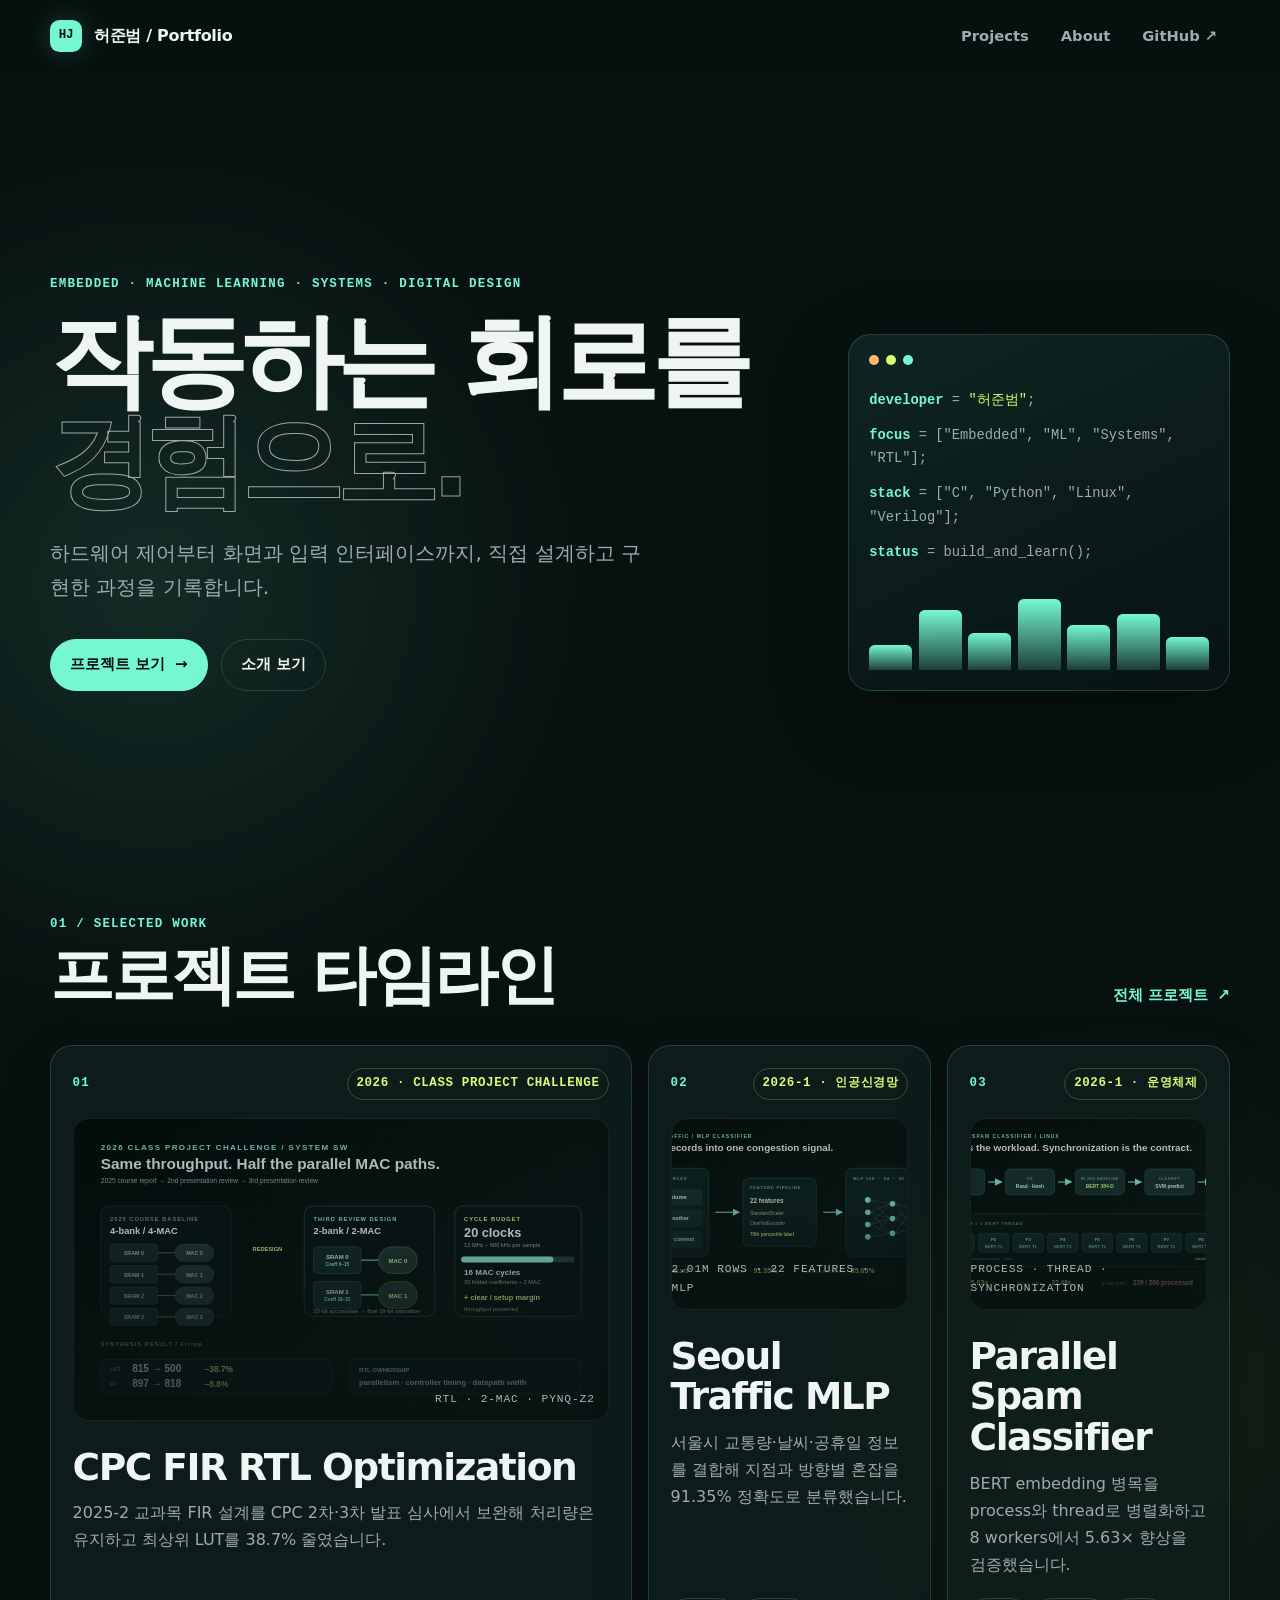
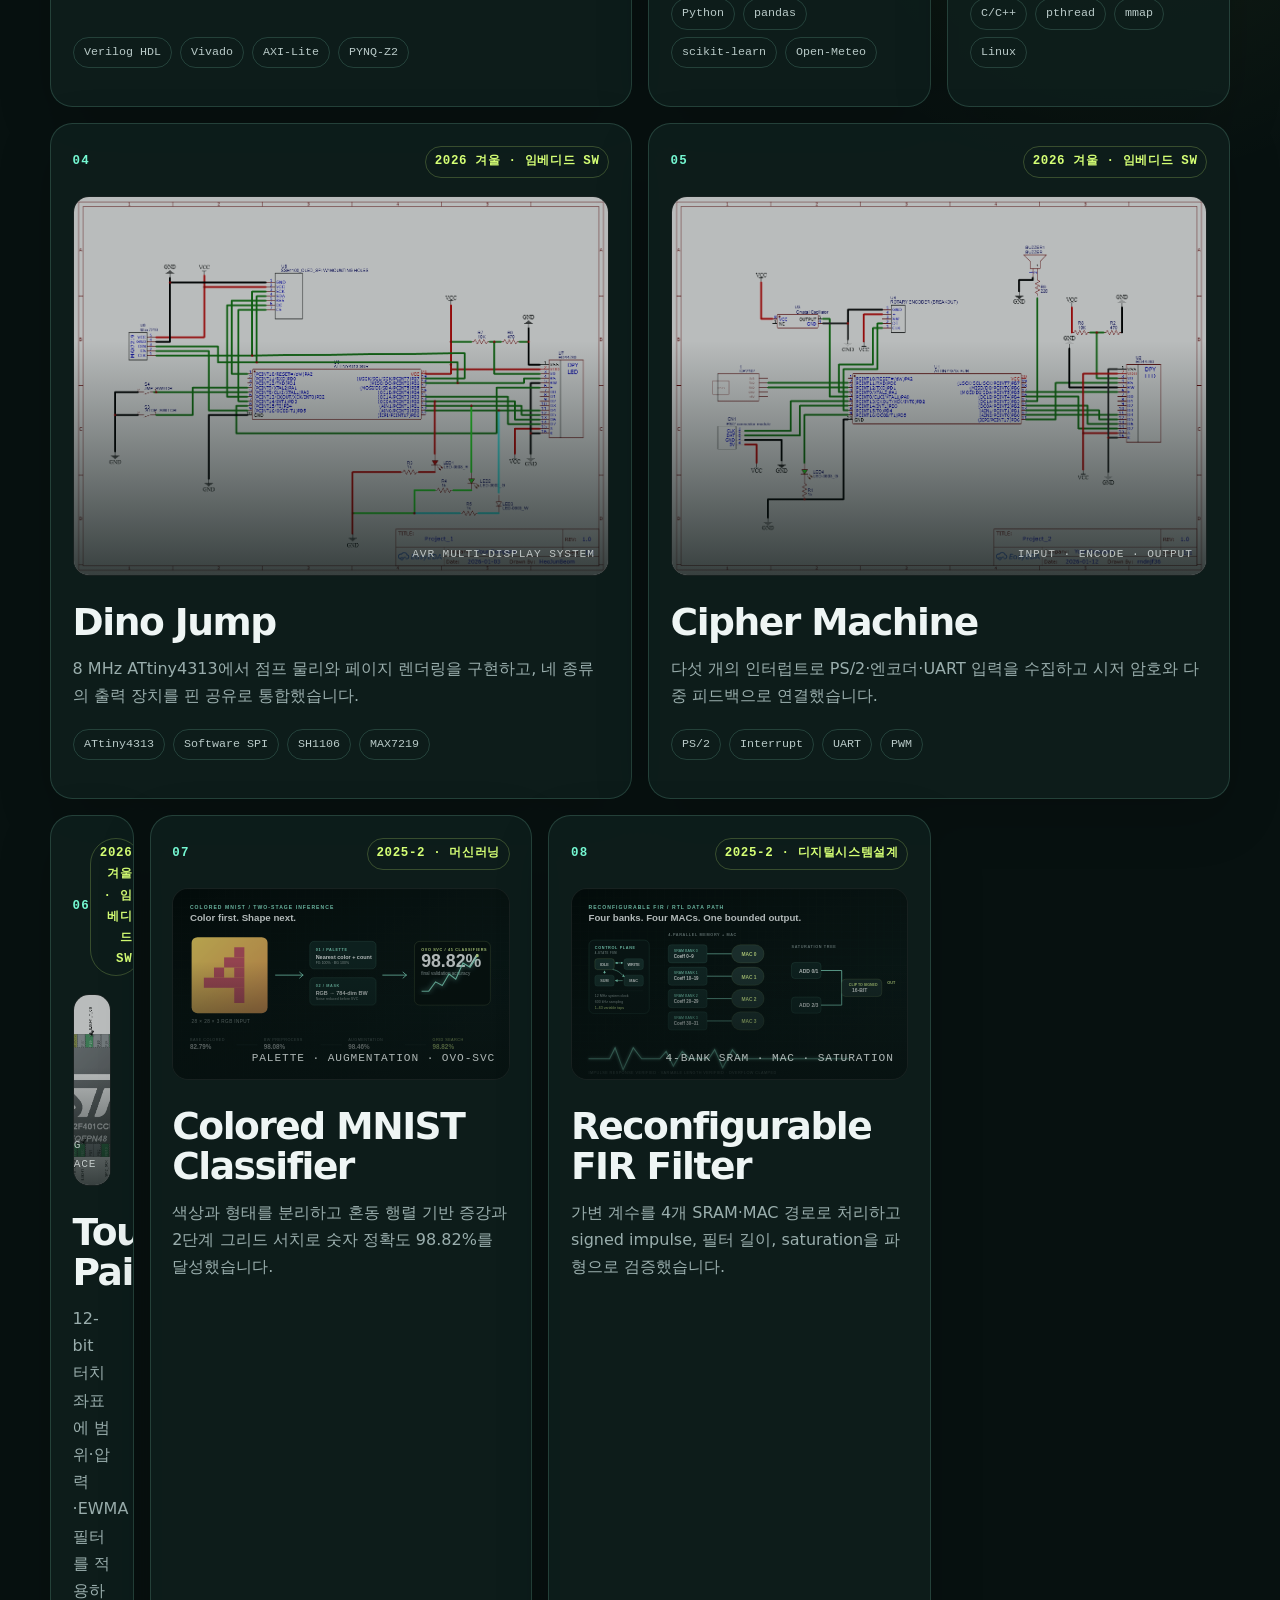
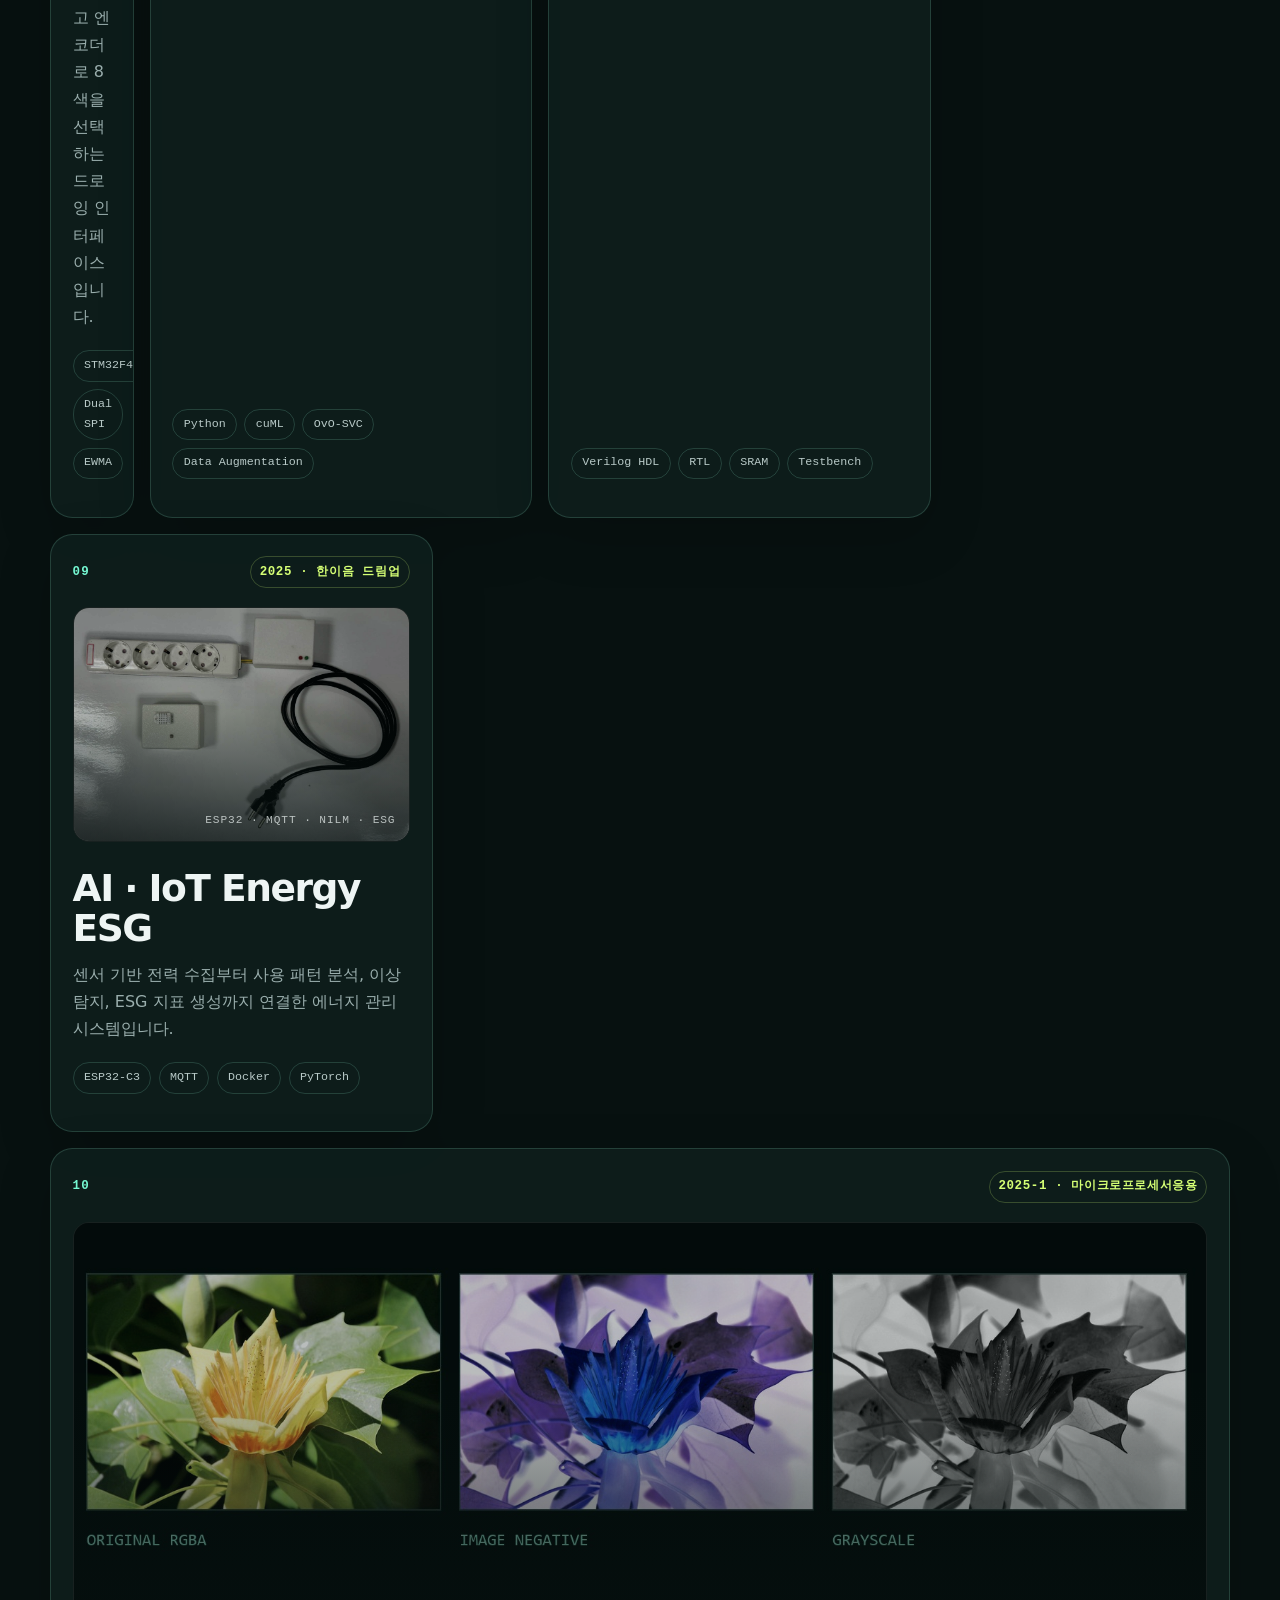
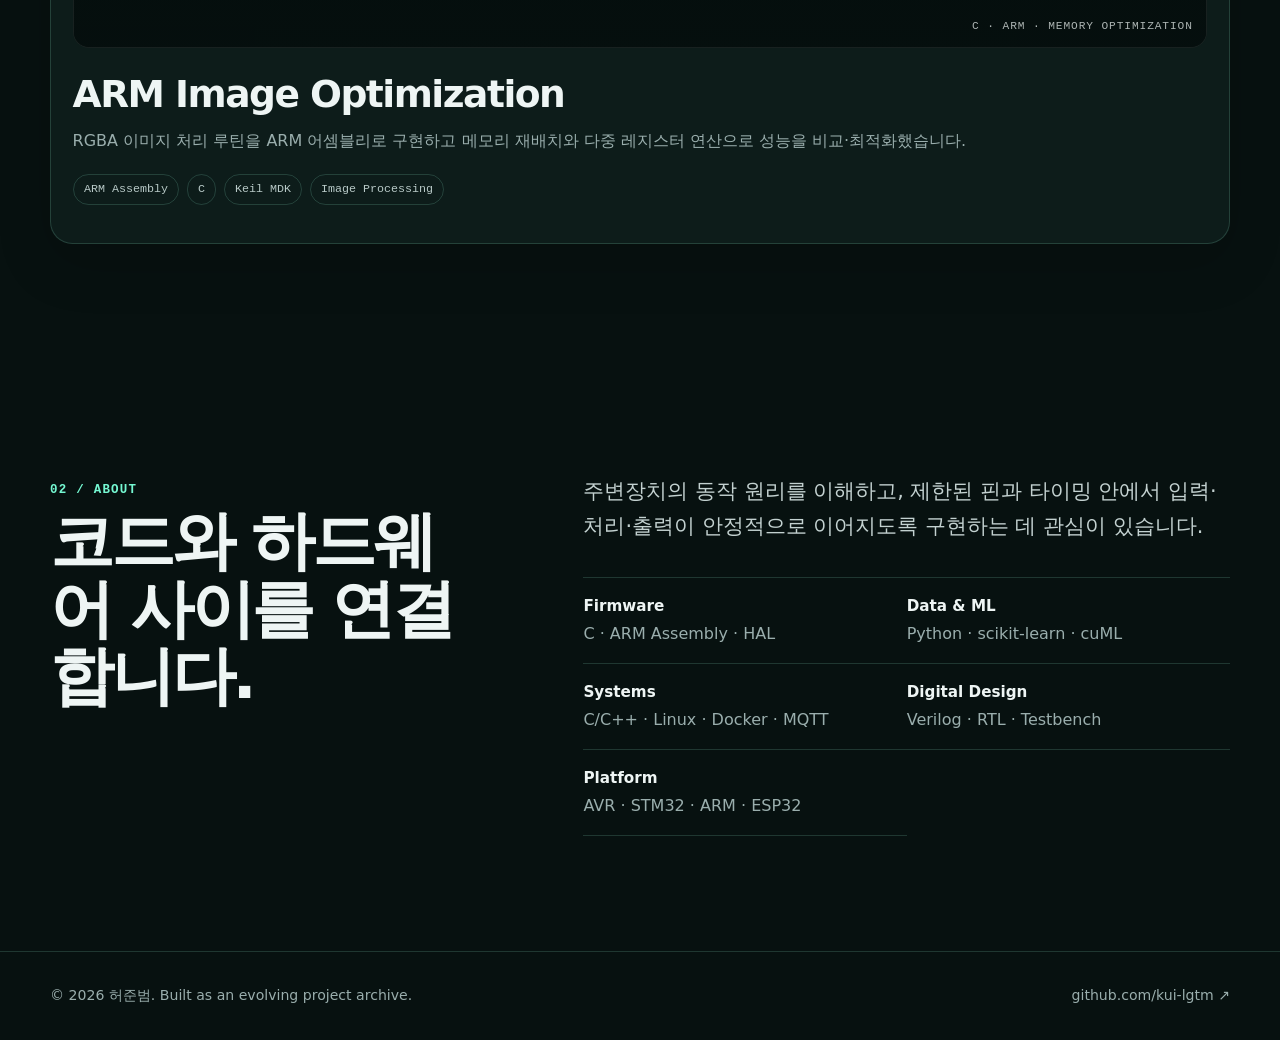
==== commit 5d5172da: "Add CPC and AI IoT portfolio case studies" ====
--- a/index.html
+++ b/index.html
@@ -63,8 +63,19 @@
         </div>
 
         <div class="project-grid">
+          <a class="project-card" href="/projects/cpc-fir-optimization/" data-reveal>
+            <div class="card-top"><span class="project-no">01</span><span class="status">2026 · Class Project Challenge</span></div>
+            <div class="project-visual">
+              <img src="/assets/images/cpc-fir-optimization.svg" alt="4-bank 4-MAC FIR 필터를 2-bank 2-MAC으로 줄인 RTL 최적화 구조" />
+              <span class="visual-label">RTL · 2-MAC · PYNQ-Z2</span>
+            </div>
+            <h3>CPC FIR RTL Optimization</h3>
+            <p>2025-2 교과목 FIR 설계를 CPC 2차·3차 발표 심사에서 보완해 처리량은 유지하고 최상위 LUT를 38.7% 줄였습니다.</p>
+            <ul class="tags" aria-label="사용 기술"><li>Verilog HDL</li><li>Vivado</li><li>AXI-Lite</li><li>PYNQ-Z2</li></ul>
+          </a>
+
           <a class="project-card" href="/projects/seoul-traffic-mlp/" data-reveal>
-            <div class="card-top"><span class="project-no">01</span><span class="status">2026-1 · 인공신경망</span></div>
+            <div class="card-top"><span class="project-no">02</span><span class="status">2026-1 · 인공신경망</span></div>
             <div class="project-visual">
               <img src="/assets/images/seoul-traffic-mlp.svg" alt="교통량과 날씨를 결합한 MLP 혼잡 예측 파이프라인" />
               <span class="visual-label">2.01M rows · 22 features · MLP</span>
@@ -75,7 +86,7 @@
           </a>
 
           <a class="project-card" href="/projects/parallel-spam-classifier/" data-reveal>
-            <div class="card-top"><span class="project-no">02</span><span class="status">2026-1 · 운영체제</span></div>
+            <div class="card-top"><span class="project-no">03</span><span class="status">2026-1 · 운영체제</span></div>
             <div class="project-visual">
               <img src="/assets/images/parallel-spam-classifier.svg" alt="BERT와 SVM 스팸 분류기의 process 및 thread 병렬 구조" />
               <span class="visual-label">Process · Thread · Synchronization</span>
@@ -86,7 +97,7 @@
           </a>
 
           <a class="project-card" href="/projects/dino-jump/" data-reveal>
-            <div class="card-top"><span class="project-no">03</span><span class="status">2026 겨울 · 임베디드 SW</span></div>
+            <div class="card-top"><span class="project-no">04</span><span class="status">2026 겨울 · 임베디드 SW</span></div>
             <div class="project-visual">
               <img src="/assets/images/dino-circuit.png" alt="Dino Jump 프로젝트 회로 구성도" />
               <span class="visual-label">AVR multi-display system</span>
@@ -97,7 +108,7 @@
           </a>
 
           <a class="project-card" href="/projects/cipher-machine/" data-reveal>
-            <div class="card-top"><span class="project-no">04</span><span class="status">2026 겨울 · 임베디드 SW</span></div>
+            <div class="card-top"><span class="project-no">05</span><span class="status">2026 겨울 · 임베디드 SW</span></div>
             <div class="project-visual">
               <img src="/assets/images/cipher-circuit.png" alt="Cipher Machine 프로젝트 회로 구성도" />
               <span class="visual-label">Input · Encode · Output</span>
@@ -108,7 +119,7 @@
           </a>
 
           <a class="project-card" href="/projects/touch-paintbrush/" data-reveal>
-            <div class="card-top"><span class="project-no">05</span><span class="status">2026 겨울 · 임베디드 SW</span></div>
+            <div class="card-top"><span class="project-no">06</span><span class="status">2026 겨울 · 임베디드 SW</span></div>
             <div class="project-visual">
               <img src="/assets/images/touch-paintbrush.png" alt="Touch Paintbrush 프로젝트 화면과 회로 구성" />
               <span class="visual-label">Touch drawing interface</span>
@@ -118,8 +129,8 @@
             <ul class="tags" aria-label="사용 기술"><li>STM32F401</li><li>Dual SPI</li><li>EWMA</li></ul>
           </a>
 
-          <a class="project-card" href="/projects/colored-mnist-classifier/" data-reveal>
-            <div class="card-top"><span class="project-no">06</span><span class="status">2025-2 · 머신러닝</span></div>
+          <a class="project-card project-card-third" href="/projects/colored-mnist-classifier/" data-reveal>
+            <div class="card-top"><span class="project-no">07</span><span class="status">2025-2 · 머신러닝</span></div>
             <div class="project-visual">
               <img src="/assets/images/colored-mnist-classifier.svg" alt="Colored MNIST의 색상 분리와 숫자 분류 파이프라인" />
               <span class="visual-label">Palette · Augmentation · OvO-SVC</span>
@@ -129,8 +140,8 @@
             <ul class="tags" aria-label="사용 기술"><li>Python</li><li>cuML</li><li>OvO-SVC</li><li>Data Augmentation</li></ul>
           </a>
 
-          <a class="project-card" href="/projects/reconfigurable-fir-filter/" data-reveal>
-            <div class="card-top"><span class="project-no">07</span><span class="status">2025-2 · 디지털시스템설계</span></div>
+          <a class="project-card project-card-third" href="/projects/reconfigurable-fir-filter/" data-reveal>
+            <div class="card-top"><span class="project-no">08</span><span class="status">2025-2 · 디지털시스템설계</span></div>
             <div class="project-visual">
               <img src="/assets/images/reconfigurable-fir-filter.svg" alt="4-Parallel SRAM과 MAC 기반 재구성 가능 FIR 필터 구조" />
               <span class="visual-label">4-bank SRAM · MAC · Saturation</span>
@@ -140,8 +151,19 @@
             <ul class="tags" aria-label="사용 기술"><li>Verilog HDL</li><li>RTL</li><li>SRAM</li><li>Testbench</li></ul>
           </a>
 
-          <a class="project-card" href="/projects/arm-image-optimization/" data-reveal>
-            <div class="card-top"><span class="project-no">08</span><span class="status">2025-1 · 마이크로프로세서응용</span></div>
+          <a class="project-card project-card-third" href="/projects/ai-iot-energy-esg/" data-reveal>
+            <div class="card-top"><span class="project-no">09</span><span class="status">2025 · 한이음 드림업</span></div>
+            <div class="project-visual">
+              <img src="/assets/images/hani-iot-energy.jpg" alt="전력 제어 멀티탭과 센서 모듈로 구성한 IoT 에너지 관리 장치" />
+              <span class="visual-label">ESP32 · MQTT · NILM · ESG</span>
+            </div>
+            <h3>AI · IoT Energy ESG</h3>
+            <p>센서 기반 전력 수집부터 사용 패턴 분석, 이상 탐지, ESG 지표 생성까지 연결한 에너지 관리 시스템입니다.</p>
+            <ul class="tags" aria-label="사용 기술"><li>ESP32-C3</li><li>MQTT</li><li>Docker</li><li>PyTorch</li></ul>
+          </a>
+
+          <a class="project-card project-card-wide" href="/projects/arm-image-optimization/" data-reveal>
+            <div class="card-top"><span class="project-no">10</span><span class="status">2025-1 · 마이크로프로세서응용</span></div>
             <div class="project-visual">
               <img src="/assets/images/arm-image-optimization.jpg" alt="RGBA 원본을 반전 이미지와 그레이스케일로 변환한 결과" />
               <span class="visual-label">C · ARM · Memory optimization</span>
@@ -164,9 +186,9 @@
             <ul class="skill-list">
               <li><strong>Firmware</strong> C · ARM Assembly · HAL</li>
               <li><strong>Data & ML</strong> Python · scikit-learn · cuML</li>
-              <li><strong>Systems</strong> C/C++ · Linux · pthread · IPC</li>
+              <li><strong>Systems</strong> C/C++ · Linux · Docker · MQTT</li>
               <li><strong>Digital Design</strong> Verilog · RTL · Testbench</li>
-              <li><strong>Platform</strong> AVR · STM32 · ARM</li>
+              <li><strong>Platform</strong> AVR · STM32 · ARM · ESP32</li>
             </ul>
           </div>
         </div>
--- a/assets/style.css
+++ b/assets/style.css
@@ -407,6 +407,10 @@
   min-height: 32rem;
 }
 
+.project-card.project-card-third {
+  grid-column: span 4;
+}
+
 .project-card-wide .project-visual {
   min-height: clamp(16rem, 34vw, 24rem);
 }
@@ -957,6 +961,62 @@
   background: #020706;
 }
 
+.demo-poster {
+  position: relative;
+  display: block;
+  width: 100%;
+  aspect-ratio: 16 / 9;
+  overflow: hidden;
+  background: #020706;
+}
+
+.demo-poster img {
+  width: 100%;
+  height: 100%;
+  object-fit: cover;
+  opacity: 0.82;
+  transition: opacity 180ms ease, transform 300ms ease;
+}
+
+.demo-poster::after {
+  position: absolute;
+  inset: 0;
+  content: "";
+  background: linear-gradient(to top, rgba(2, 7, 6, 0.8), transparent 58%);
+}
+
+.demo-poster:hover img {
+  opacity: 0.96;
+  transform: scale(1.015);
+}
+
+.demo-play {
+  position: absolute;
+  top: 50%;
+  left: 50%;
+  z-index: 2;
+  display: grid;
+  width: clamp(3.5rem, 8vw, 5rem);
+  height: clamp(3.5rem, 8vw, 5rem);
+  place-items: center;
+  padding-left: 0.25rem;
+  color: #071110;
+  background: var(--lime);
+  border-radius: 50%;
+  font-size: clamp(1.1rem, 3vw, 1.6rem);
+  box-shadow: 0 16px 42px rgba(0, 0, 0, 0.38);
+  transform: translate(-50%, -50%);
+}
+
+.demo-watch {
+  position: absolute;
+  right: 1rem;
+  bottom: 0.85rem;
+  z-index: 2;
+  color: var(--ink);
+  font-weight: 750;
+}
+
 .report-showcase {
   margin-bottom: clamp(5rem, 10vw, 9rem);
 }
@@ -1218,6 +1278,10 @@
 .deep-card-body > p {
   margin: 0;
   color: var(--muted);
+}
+
+.deep-card-body {
+  min-width: 0;
 }
 
 .deep-card-body > p + * {
@@ -1556,6 +1620,13 @@
     grid-template-columns: 1fr;
   }
 
+  .project-hero > *,
+  .evidence-copy,
+  .deep-card-body,
+  .case-study > * {
+    min-width: 0;
+  }
+
   .evidence-visual {
     border-right: 0;
     border-bottom: 1px solid var(--line);
@@ -1620,6 +1691,10 @@
   .page-hero h1,
   .project-hero h1 {
     font-size: clamp(3rem, 17vw, 5rem);
+  }
+
+  .project-hero h1 {
+    overflow-wrap: anywhere;
   }
 
   .section-heading {
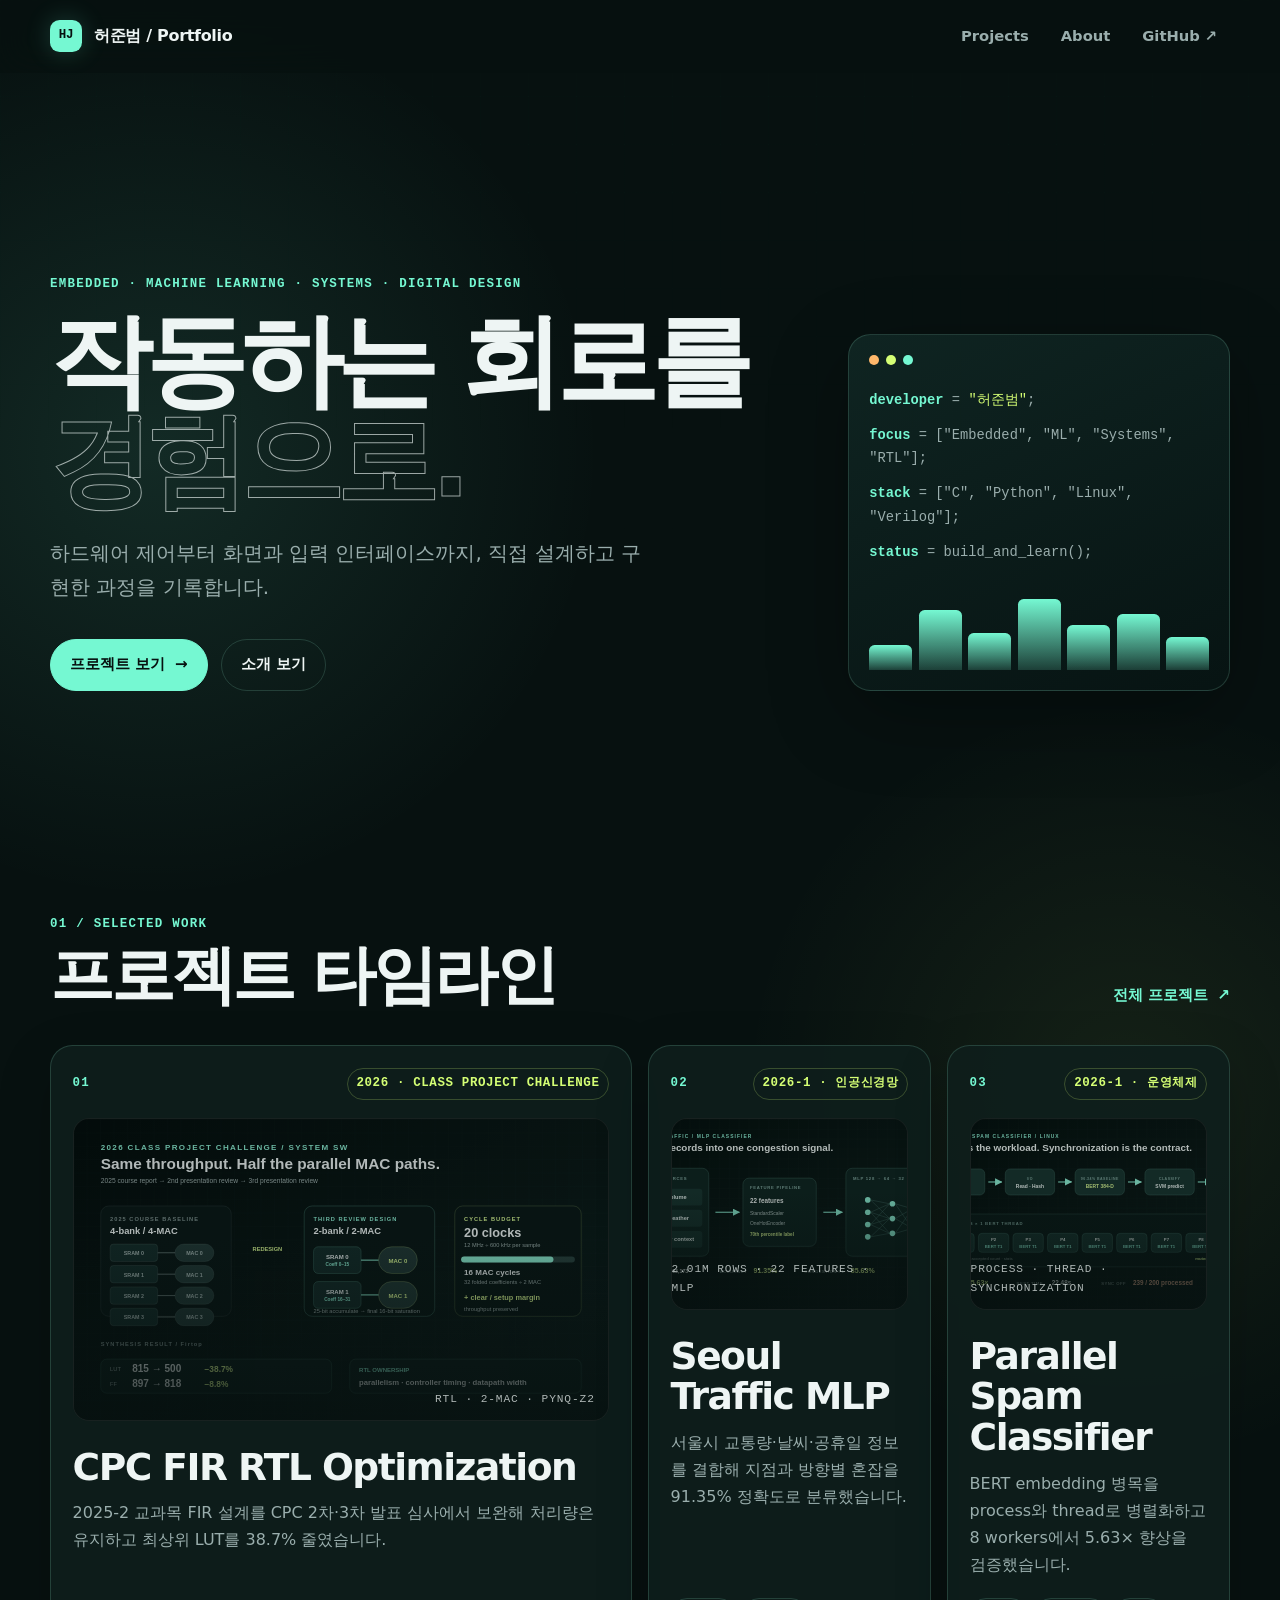
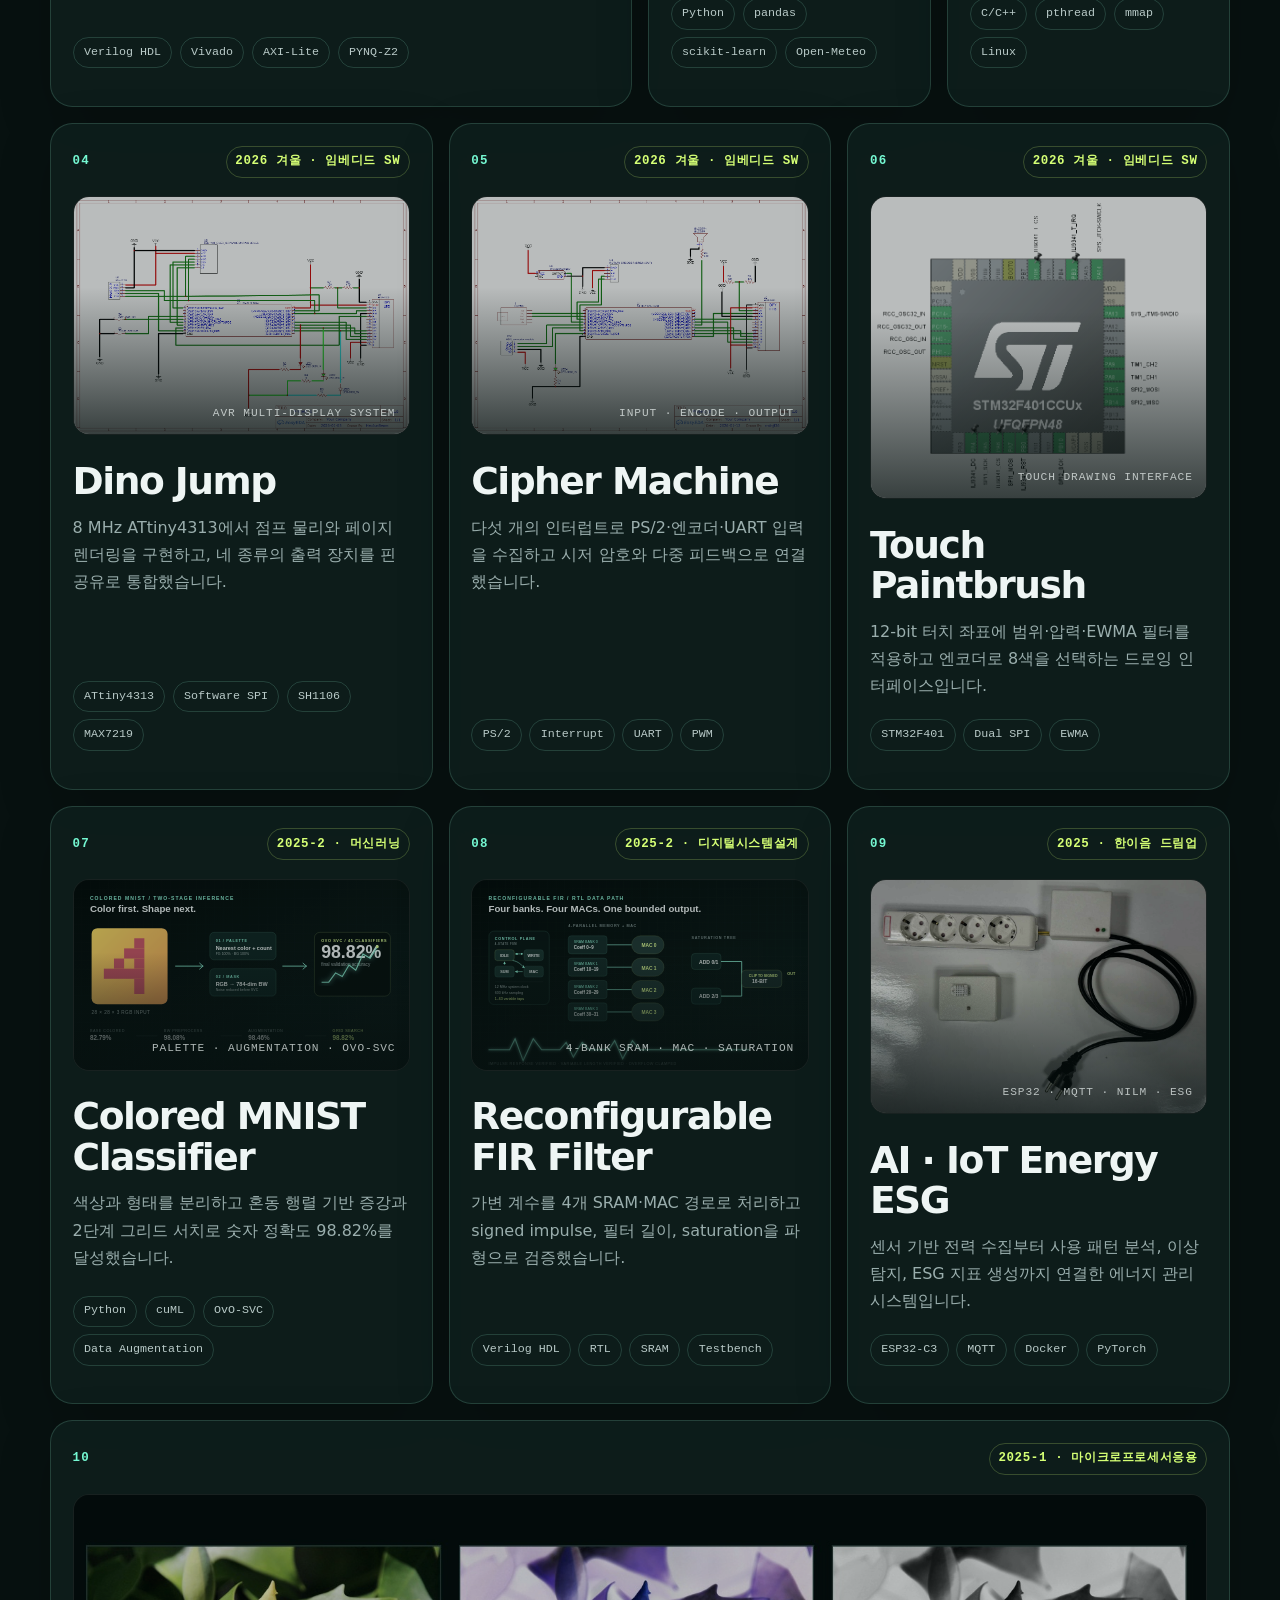
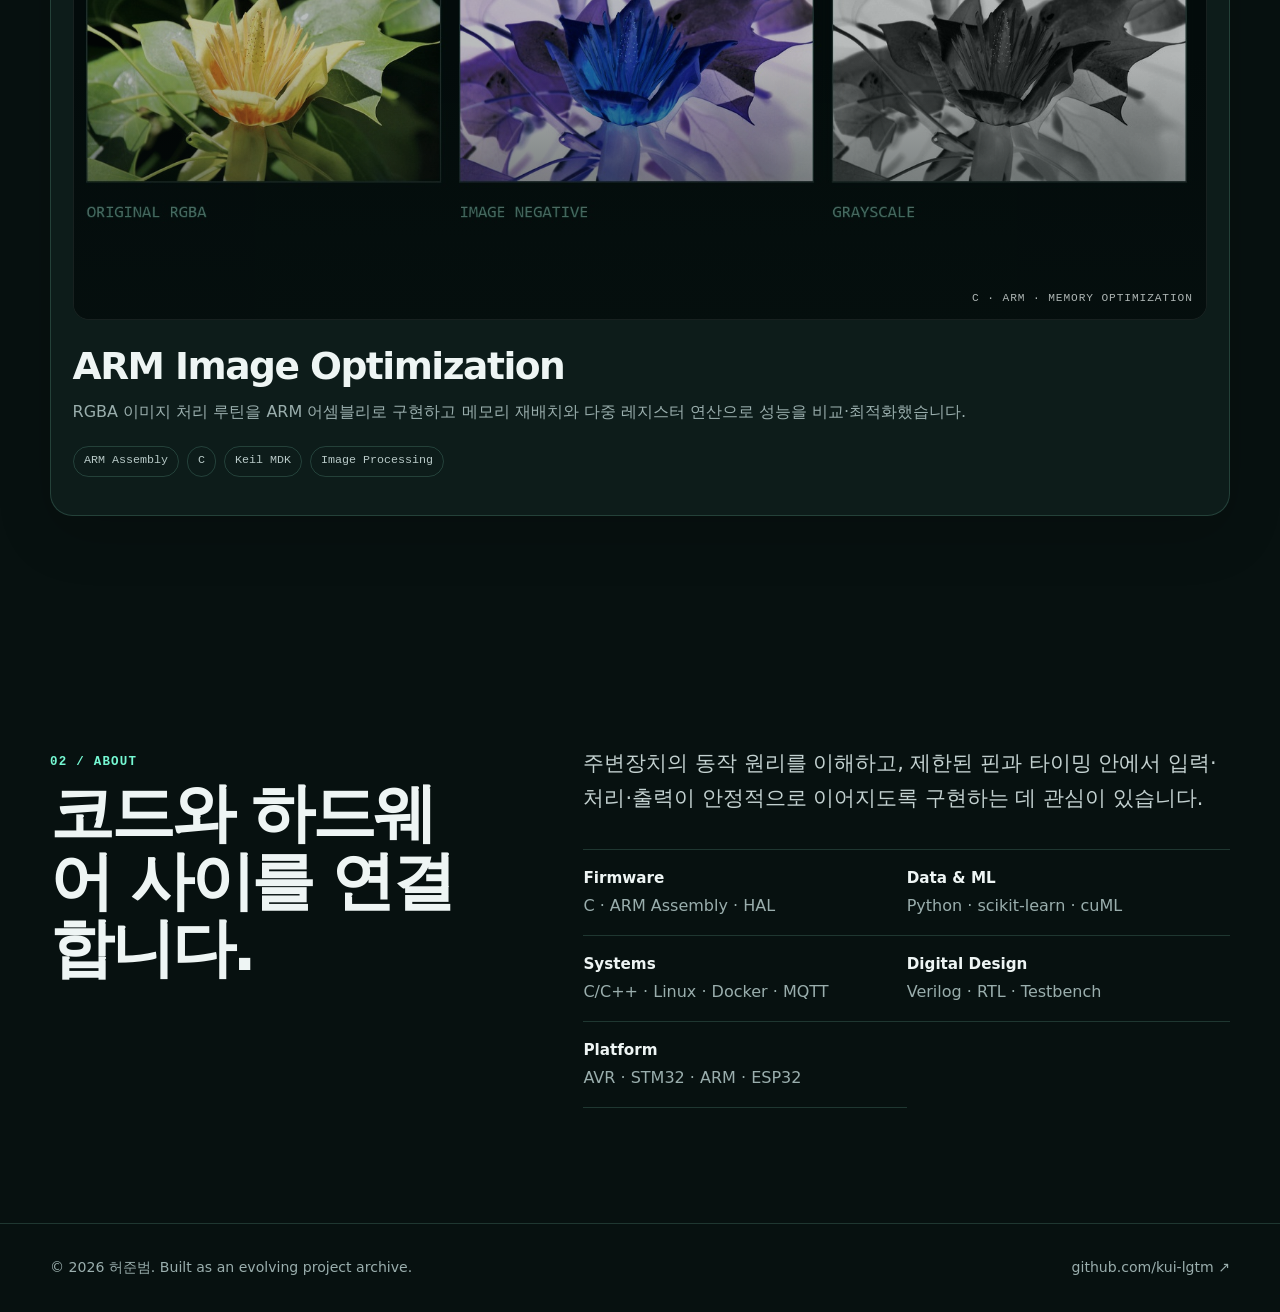
==== commit d3fba367: "Fix project card grid layout" ====
--- a/index.html
+++ b/index.html
@@ -63,7 +63,7 @@
         </div>
 
         <div class="project-grid">
-          <a class="project-card" href="/projects/cpc-fir-optimization/" data-reveal>
+          <a class="project-card project-card-featured" href="/projects/cpc-fir-optimization/" data-reveal>
             <div class="card-top"><span class="project-no">01</span><span class="status">2026 · Class Project Challenge</span></div>
             <div class="project-visual">
               <img src="/assets/images/cpc-fir-optimization.svg" alt="4-bank 4-MAC FIR 필터를 2-bank 2-MAC으로 줄인 RTL 최적화 구조" />
@@ -74,7 +74,7 @@
             <ul class="tags" aria-label="사용 기술"><li>Verilog HDL</li><li>Vivado</li><li>AXI-Lite</li><li>PYNQ-Z2</li></ul>
           </a>
 
-          <a class="project-card" href="/projects/seoul-traffic-mlp/" data-reveal>
+          <a class="project-card project-card-compact" href="/projects/seoul-traffic-mlp/" data-reveal>
             <div class="card-top"><span class="project-no">02</span><span class="status">2026-1 · 인공신경망</span></div>
             <div class="project-visual">
               <img src="/assets/images/seoul-traffic-mlp.svg" alt="교통량과 날씨를 결합한 MLP 혼잡 예측 파이프라인" />
@@ -85,7 +85,7 @@
             <ul class="tags" aria-label="사용 기술"><li>Python</li><li>pandas</li><li>scikit-learn</li><li>Open-Meteo</li></ul>
           </a>
 
-          <a class="project-card" href="/projects/parallel-spam-classifier/" data-reveal>
+          <a class="project-card project-card-compact" href="/projects/parallel-spam-classifier/" data-reveal>
             <div class="card-top"><span class="project-no">03</span><span class="status">2026-1 · 운영체제</span></div>
             <div class="project-visual">
               <img src="/assets/images/parallel-spam-classifier.svg" alt="BERT와 SVM 스팸 분류기의 process 및 thread 병렬 구조" />
@@ -96,7 +96,7 @@
             <ul class="tags" aria-label="사용 기술"><li>C/C++</li><li>pthread</li><li>mmap</li><li>Linux</li></ul>
           </a>
 
-          <a class="project-card" href="/projects/dino-jump/" data-reveal>
+          <a class="project-card project-card-third" href="/projects/dino-jump/" data-reveal>
             <div class="card-top"><span class="project-no">04</span><span class="status">2026 겨울 · 임베디드 SW</span></div>
             <div class="project-visual">
               <img src="/assets/images/dino-circuit.png" alt="Dino Jump 프로젝트 회로 구성도" />
@@ -107,7 +107,7 @@
             <ul class="tags" aria-label="사용 기술"><li>ATtiny4313</li><li>Software SPI</li><li>SH1106</li><li>MAX7219</li></ul>
           </a>
 
-          <a class="project-card" href="/projects/cipher-machine/" data-reveal>
+          <a class="project-card project-card-third" href="/projects/cipher-machine/" data-reveal>
             <div class="card-top"><span class="project-no">05</span><span class="status">2026 겨울 · 임베디드 SW</span></div>
             <div class="project-visual">
               <img src="/assets/images/cipher-circuit.png" alt="Cipher Machine 프로젝트 회로 구성도" />
@@ -118,7 +118,7 @@
             <ul class="tags" aria-label="사용 기술"><li>PS/2</li><li>Interrupt</li><li>UART</li><li>PWM</li></ul>
           </a>
 
-          <a class="project-card" href="/projects/touch-paintbrush/" data-reveal>
+          <a class="project-card project-card-third" href="/projects/touch-paintbrush/" data-reveal>
             <div class="card-top"><span class="project-no">06</span><span class="status">2026 겨울 · 임베디드 SW</span></div>
             <div class="project-visual">
               <img src="/assets/images/touch-paintbrush.png" alt="Touch Paintbrush 프로젝트 화면과 회로 구성" />
--- a/assets/style.css
+++ b/assets/style.css
@@ -372,6 +372,7 @@
 .project-card {
   position: relative;
   display: flex;
+  grid-column: span 4;
   flex-direction: column;
   min-height: 31rem;
   overflow: hidden;
@@ -388,18 +389,12 @@
   transform: translateY(-5px);
 }
 
-.project-card:nth-child(1) {
+.project-card.project-card-featured {
   grid-column: span 6;
 }
 
-.project-card:nth-child(2),
-.project-card:nth-child(3) {
+.project-card.project-card-compact {
   grid-column: span 3;
-}
-
-.project-card:nth-child(4),
-.project-card:nth-child(5) {
-  grid-column: span 6;
 }
 
 .project-card.project-card-wide {
